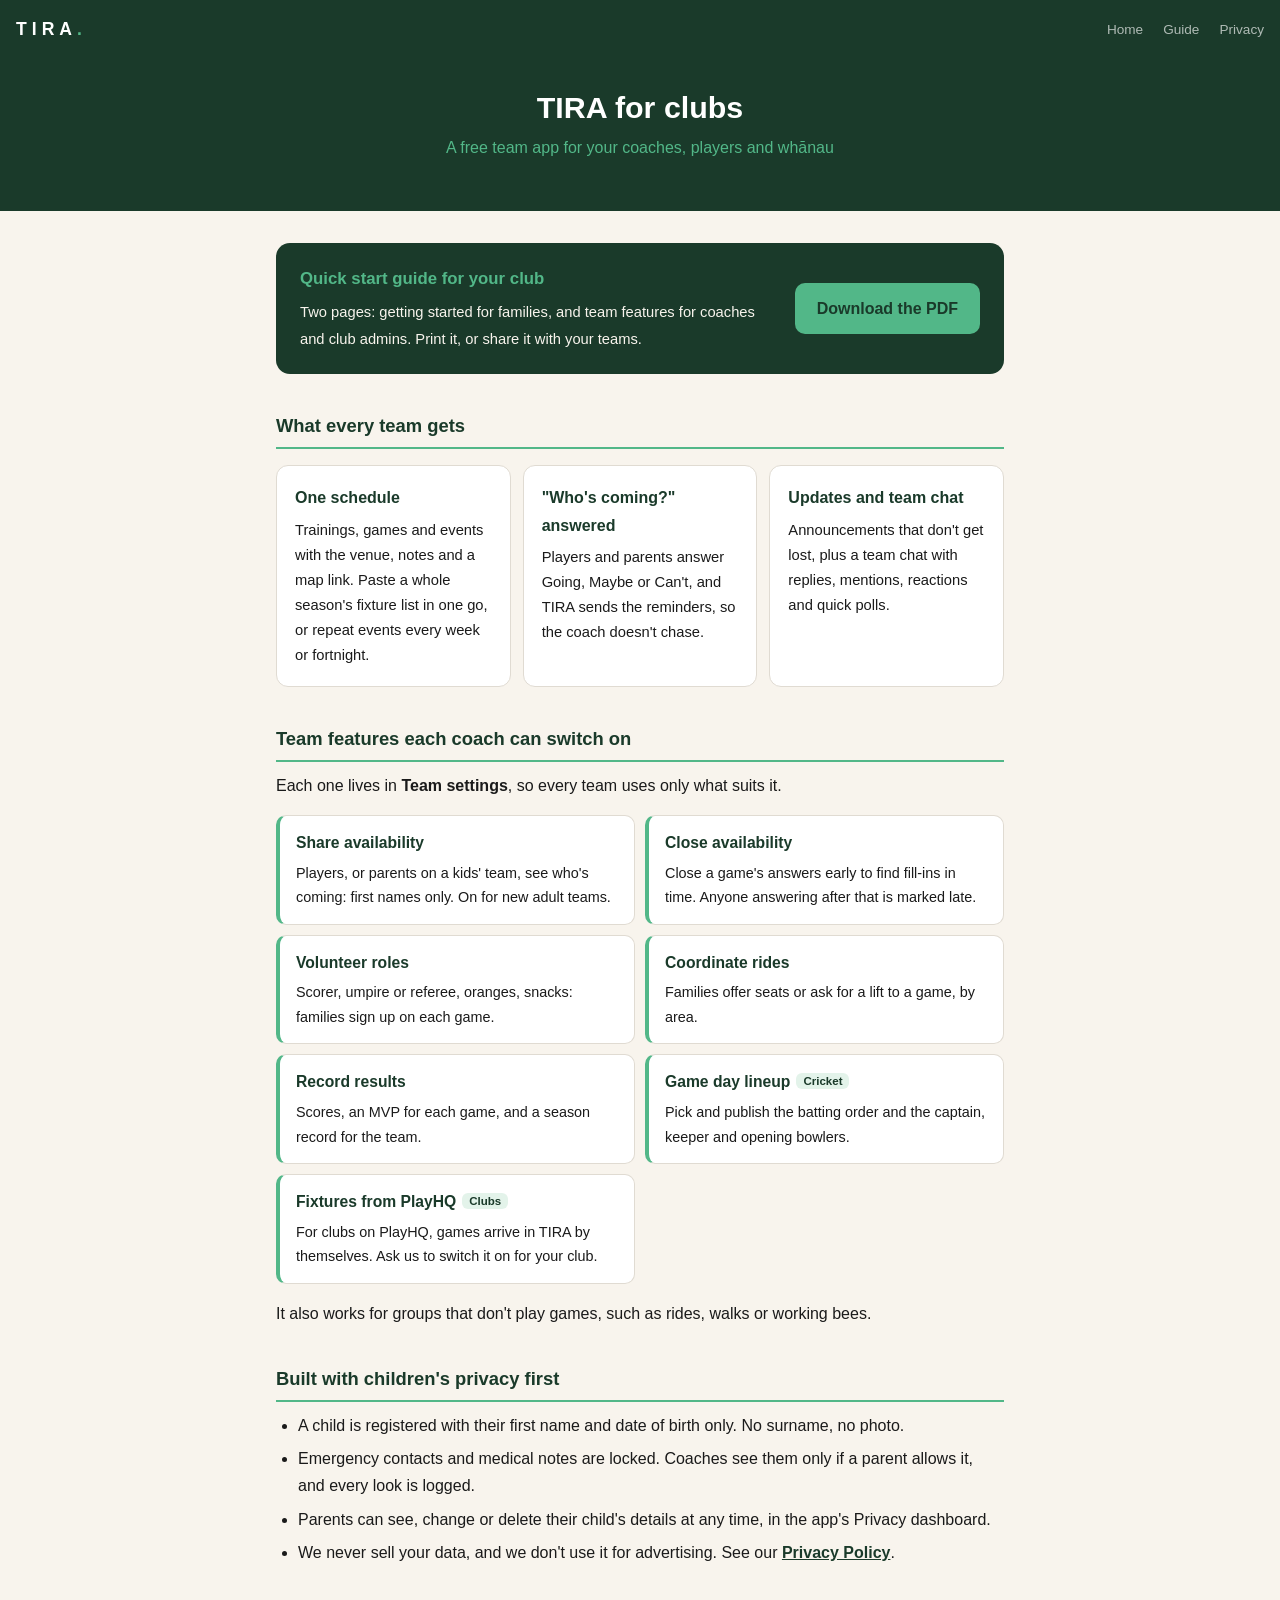
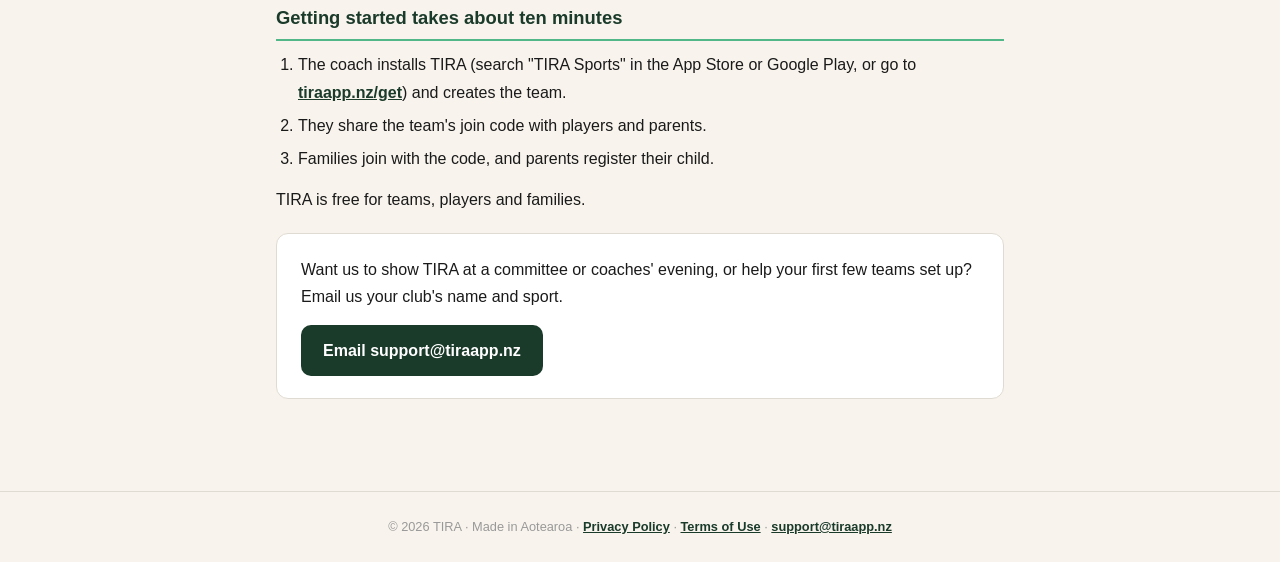
==== clubs/index.html @ f86c66b1 "clubs: TIRA for clubs page with the 2-page quick start guide PDF (families + team features for coach" ====
<!DOCTYPE html>
<html lang="en">
<head>
  <meta charset="UTF-8" />
  <meta name="viewport" content="width=device-width, initial-scale=1.0" />
  <title>For clubs | TIRA</title>
  <meta name="description" content="TIRA for clubs: a free team app for your coaches, players and families. Download the quick start guide for families and coaches." />
  <link rel="icon" type="image/png" sizes="32x32" href="/favicon-32x32.png">
  <link rel="icon" type="image/png" sizes="16x16" href="/favicon-16x16.png">
  <link rel="apple-touch-icon" sizes="180x180" href="/apple-touch-icon.png">
  <link rel="manifest" href="/site.webmanifest">
  <style>
    *, *::before, *::after { box-sizing: border-box; margin: 0; padding: 0; }

    body {
      font-family: -apple-system, BlinkMacSystemFont, "Segoe UI", Roboto, sans-serif;
      background: #f8f4ed;
      color: #1a1a1a;
      line-height: 1.7;
    }

    nav {
      background: #1a3a2a;
      padding: 0 16px;
      display: flex;
      align-items: center;
      height: 60px;
      gap: 20px;
    }
    nav a.nav-home { font-size: 1.1rem; font-weight: 900; color: #fff; letter-spacing: 5px; text-decoration: none; }
    nav a.nav-home span { color: #52b788; }
    nav a.nav-link { font-size: .85rem; color: rgba(255,255,255,.65); text-decoration: none; font-weight: 500; }
    nav a.nav-link:hover { color: #52b788; }
    nav .nav-spacer { flex: 1; }

    header {
      background: #1a3a2a;
      padding: 28px 16px 36px;
      text-align: center;
    }
    header h1 { font-size: 1.9rem; font-weight: 800; color: #fff; line-height: 1.25; }
    header p { color: #52b788; margin-top: 8px; font-size: 1rem; }

    main { max-width: 760px; margin: 0 auto; padding: 32px 16px 72px; }

    h2 {
      font-size: 1.15rem;
      font-weight: 700;
      color: #1a3a2a;
      margin-top: 36px;
      margin-bottom: 10px;
      padding-bottom: 6px;
      border-bottom: 2px solid #52b788;
    }
    p { margin-bottom: 14px; }
    ul, ol { margin: 10px 0 14px 22px; }
    li { margin-bottom: 6px; }
    a { color: #1a3a2a; font-weight: 600; }

    .download {
      background: #1a3a2a;
      color: #f8f4ed;
      border-radius: 14px;
      padding: 22px 24px;
      display: flex;
      flex-wrap: wrap;
      align-items: center;
      gap: 16px 24px;
    }
    .download-text { flex: 1 1 280px; }
    .download-text strong { color: #52b788; display: block; font-size: 1.05rem; margin-bottom: 4px; }
    .download-text span { font-size: .92rem; }
    .btn {
      display: inline-block;
      background: #52b788;
      color: #1a3a2a;
      text-decoration: none;
      font-weight: 800;
      border-radius: 10px;
      padding: 12px 22px;
      white-space: nowrap;
    }
    .btn:hover { background: #6cc79c; }
    .btn-dark { background: #1a3a2a; color: #fff; }
    .btn-dark:hover { background: #24503a; }

    .basics { display: grid; grid-template-columns: 1fr; gap: 12px; margin: 16px 0; }
    @media (min-width: 640px) { .basics { grid-template-columns: repeat(3, 1fr); } }
    .basic { background: #fff; border: 1px solid #e0dbd2; border-radius: 12px; padding: 18px; }
    .basic h3 { font-size: 1rem; color: #1a3a2a; margin-bottom: 6px; }
    .basic p { font-size: .92rem; margin: 0; }

    .features { display: grid; grid-template-columns: 1fr; gap: 10px; margin: 16px 0; }
    @media (min-width: 640px) { .features { grid-template-columns: repeat(2, 1fr); } }
    .feat { background: #fff; border: 1px solid #e0dbd2; border-left: 4px solid #52b788; border-radius: 10px; padding: 14px 16px; }
    .feat h3 { font-size: .98rem; color: #1a3a2a; margin-bottom: 4px; }
    .feat .tag { font-size: .72rem; font-weight: 700; color: #1a3a2a; background: #e3f3ea; border-radius: 6px; padding: 2px 7px; margin-left: 6px; vertical-align: 2px; }
    .feat p { font-size: .9rem; margin: 0; }

    .card { background: #fff; border-radius: 12px; padding: 22px 24px; margin: 20px 0; border: 1px solid #e0dbd2; }

    footer {
      text-align: center;
      padding: 24px 16px;
      font-size: 0.8rem;
      color: #999;
      border-top: 1px solid #e0dbd2;
    }
  </style>
</head>
<body>

<nav>
  <a href="/" class="nav-home">TIRA<span>.</span></a>
  <div class="nav-spacer"></div>
  <a href="/" class="nav-link">Home</a>
  <a href="/guide/" class="nav-link">Guide</a>
  <a href="/privacy/" class="nav-link">Privacy</a>
</nav>

<header>
  <h1>TIRA for clubs</h1>
  <p>A free team app for your coaches, players and whānau</p>
</header>

<main>
  <div class="download">
    <div class="download-text">
      <strong>Quick start guide for your club</strong>
      <span>Two pages: getting started for families, and team features for coaches and club admins. Print it, or share it with your teams.</span>
    </div>
    <a class="btn" href="/clubs/TIRA-Quick-Start-Guide.pdf" download>Download the PDF</a>
  </div>

  <h2>What every team gets</h2>
  <div class="basics">
    <div class="basic">
      <h3>One schedule</h3>
      <p>Trainings, games and events with the venue, notes and a map link. Paste a whole season's fixture list in one go, or repeat events every week or fortnight.</p>
    </div>
    <div class="basic">
      <h3>"Who's coming?" answered</h3>
      <p>Players and parents answer Going, Maybe or Can't, and TIRA sends the reminders, so the coach doesn't chase.</p>
    </div>
    <div class="basic">
      <h3>Updates and team chat</h3>
      <p>Announcements that don't get lost, plus a team chat with replies, mentions, reactions and quick polls.</p>
    </div>
  </div>

  <h2>Team features each coach can switch on</h2>
  <p>Each one lives in <strong>Team settings</strong>, so every team uses only what suits it.</p>
  <div class="features">
    <div class="feat"><h3>Share availability</h3><p>Players, or parents on a kids' team, see who's coming: first names only. On for new adult teams.</p></div>
    <div class="feat"><h3>Close availability</h3><p>Close a game's answers early to find fill-ins in time. Anyone answering after that is marked late.</p></div>
    <div class="feat"><h3>Volunteer roles</h3><p>Scorer, umpire or referee, oranges, snacks: families sign up on each game.</p></div>
    <div class="feat"><h3>Coordinate rides</h3><p>Families offer seats or ask for a lift to a game, by area.</p></div>
    <div class="feat"><h3>Record results</h3><p>Scores, an MVP for each game, and a season record for the team.</p></div>
    <div class="feat"><h3>Game day lineup<span class="tag">Cricket</span></h3><p>Pick and publish the batting order and the captain, keeper and opening bowlers.</p></div>
    <div class="feat"><h3>Fixtures from PlayHQ<span class="tag">Clubs</span></h3><p>For clubs on PlayHQ, games arrive in TIRA by themselves. Ask us to switch it on for your club.</p></div>
  </div>
  <p>It also works for groups that don't play games, such as rides, walks or working bees.</p>

  <h2>Built with children's privacy first</h2>
  <ul>
    <li>A child is registered with their first name and date of birth only. No surname, no photo.</li>
    <li>Emergency contacts and medical notes are locked. Coaches see them only if a parent allows it, and every look is logged.</li>
    <li>Parents can see, change or delete their child's details at any time, in the app's Privacy dashboard.</li>
    <li>We never sell your data, and we don't use it for advertising. See our <a href="/privacy/">Privacy Policy</a>.</li>
  </ul>

  <h2>Getting started takes about ten minutes</h2>
  <ol>
    <li>The coach installs TIRA (search "TIRA Sports" in the App Store or Google Play, or go to <a href="/get/">tiraapp.nz/get</a>) and creates the team.</li>
    <li>They share the team's join code with players and parents.</li>
    <li>Families join with the code, and parents register their child.</li>
  </ol>
  <p>TIRA is free for teams, players and families.</p>

  <div class="card">
    <p>Want us to show TIRA at a committee or coaches' evening, or help your first few teams set up? Email us your club's name and sport.</p>
    <a class="btn btn-dark" href="mailto:support@tiraapp.nz?subject=TIRA%20for%20our%20club">Email support@tiraapp.nz</a>
  </div>
</main>

<footer>
  &copy; 2026 TIRA &middot; Made in Aotearoa &middot;
  <a href="/privacy/">Privacy Policy</a> &middot;
  <a href="/terms/">Terms of Use</a> &middot;
  <a href="mailto:support@tiraapp.nz">support@tiraapp.nz</a>
</footer>

</body>
</html>
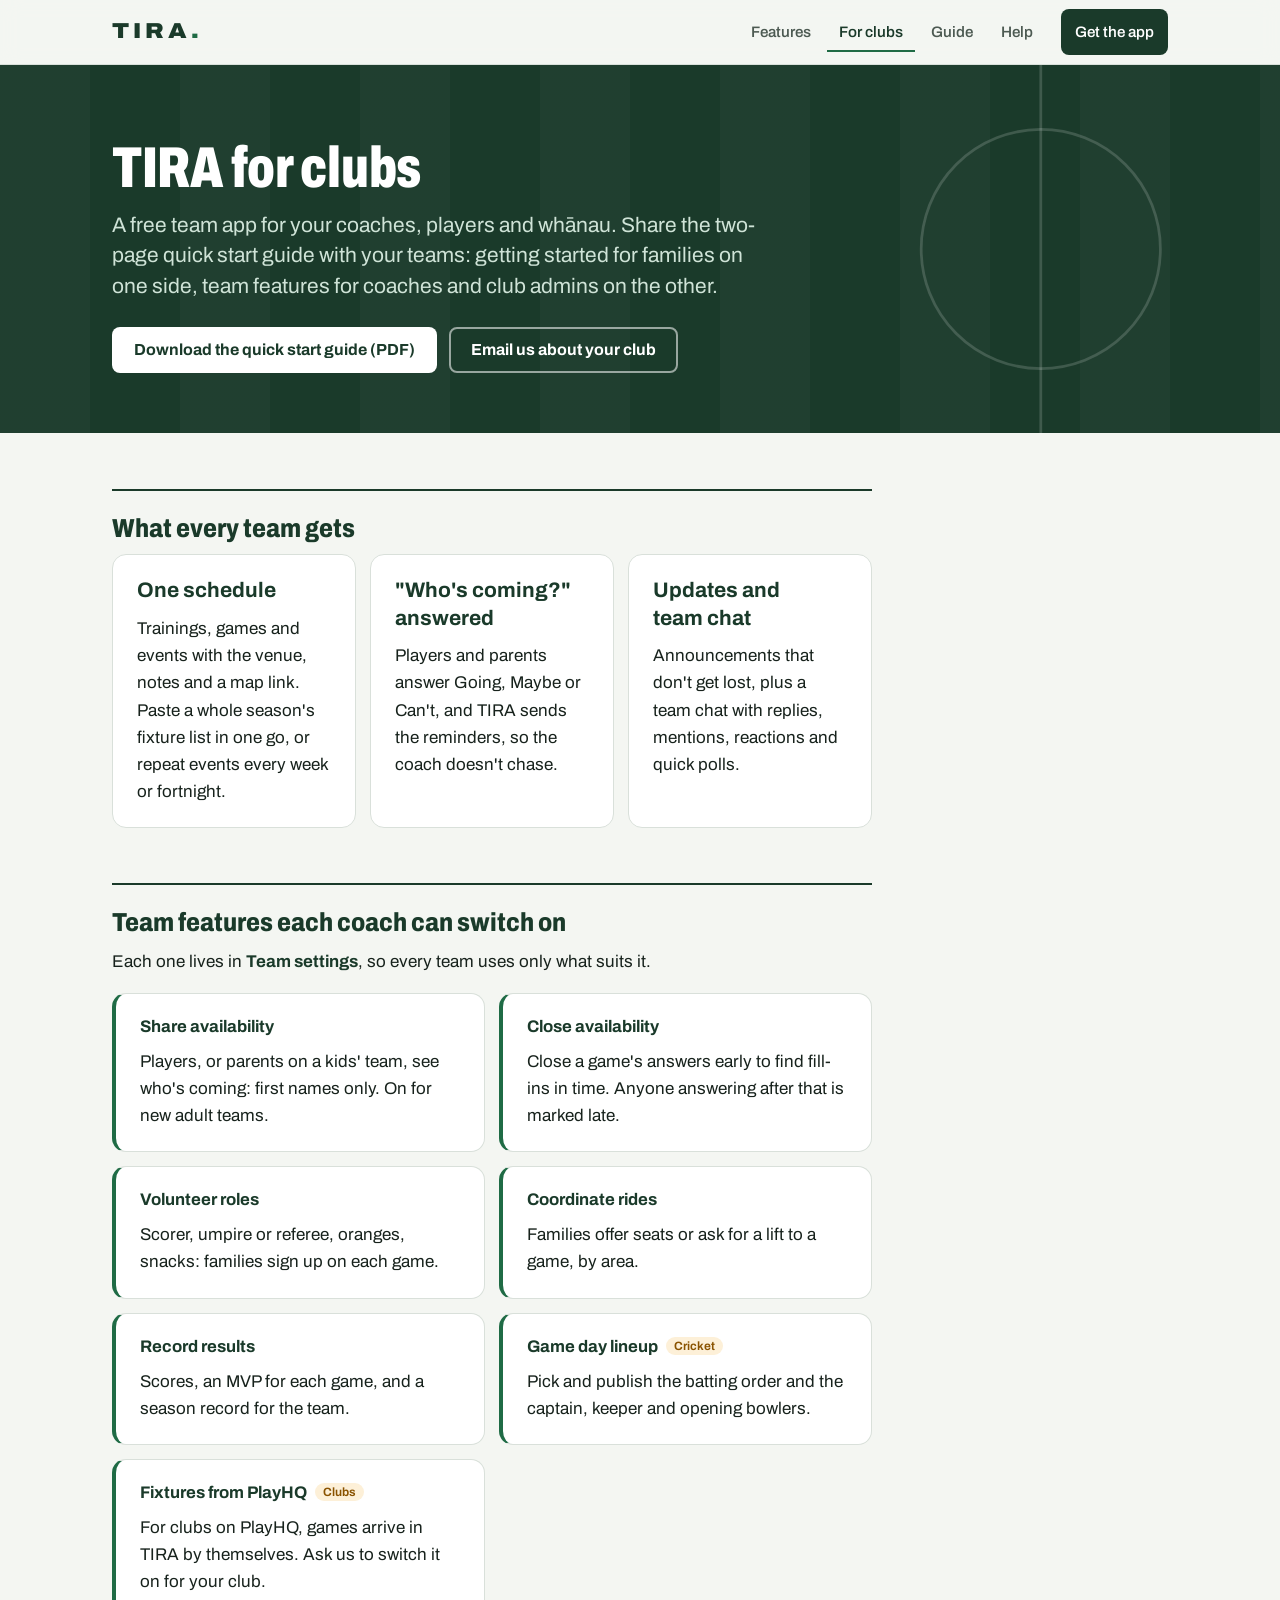
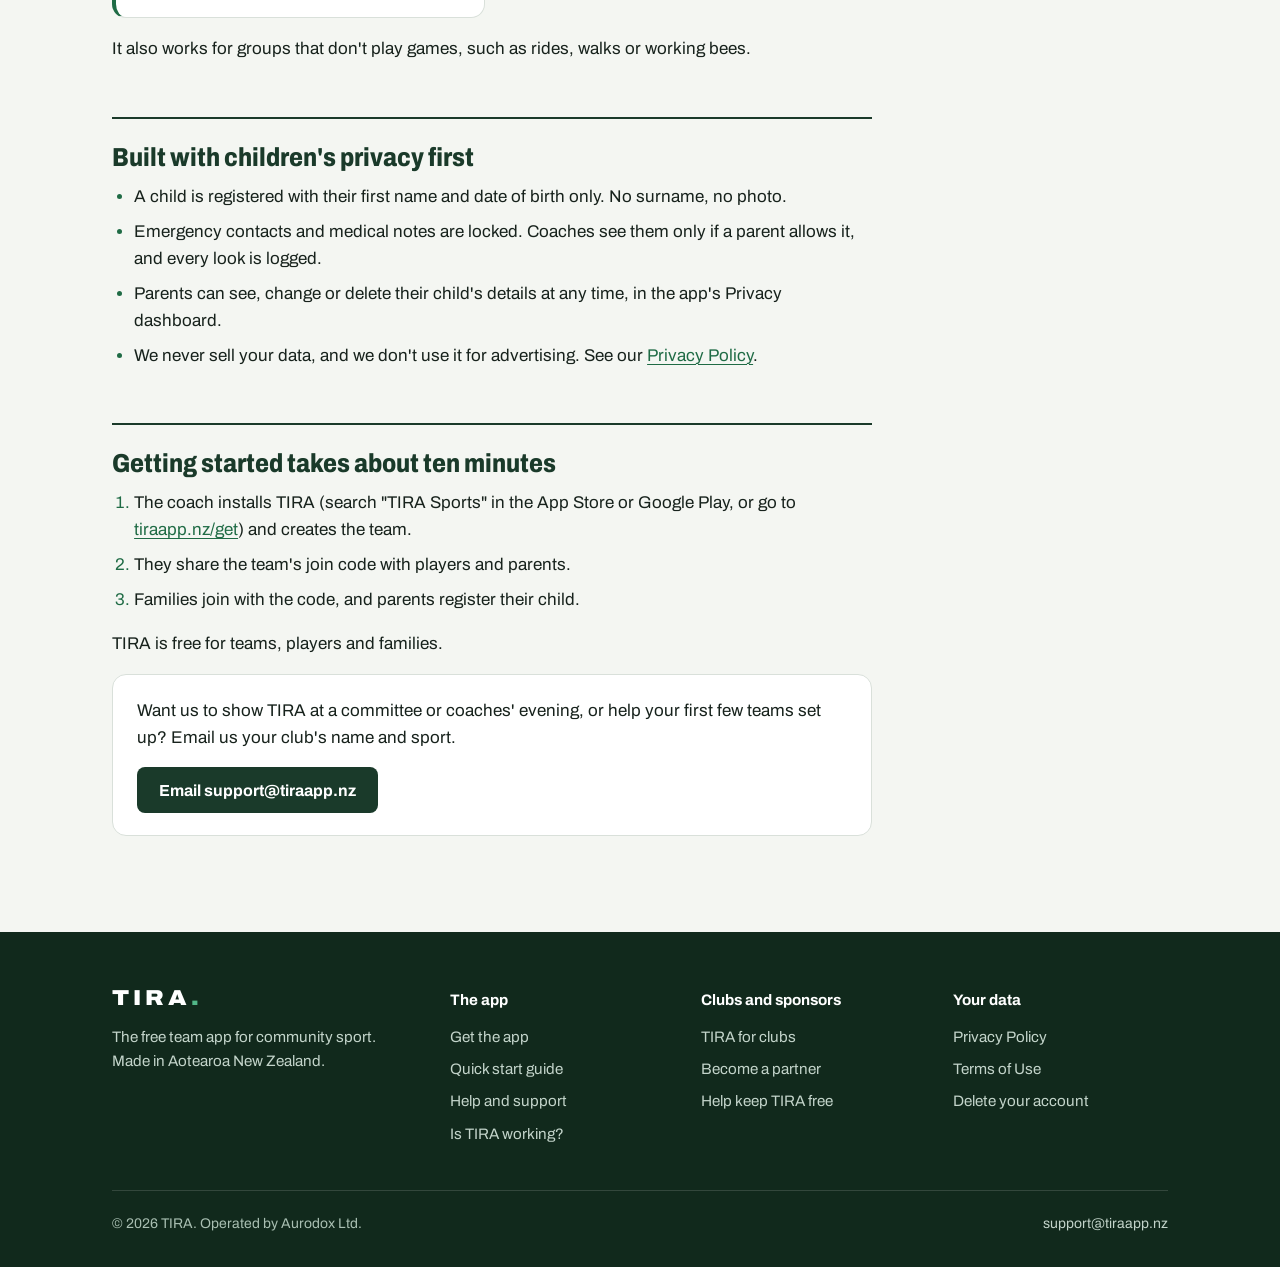
==== commit 9c57c580: "Site redesign: one shared look, header and footer across every page - Shared stylesheet and menu scr" ====
--- a/clubs/index.html
+++ b/clubs/index.html
@@ -1,148 +1,82 @@
 <!DOCTYPE html>
-<html lang="en">
+<html lang="en-NZ">
 <head>
   <meta charset="UTF-8" />
-  <meta name="viewport" content="width=device-width, initial-scale=1.0" />
-  <title>For clubs | TIRA</title>
-  <meta name="description" content="TIRA for clubs: a free team app for your coaches, players and families. Download the quick start guide for families and coaches." />
+  <meta name="viewport" content="width=device-width, initial-scale=1" />
+  <title>TIRA for clubs | TIRA</title>
+  <meta name="description" content="TIRA for clubs: a free team app for your coaches, players and families. Download the two-page quick start guide for families and coaches." />
+  <link rel="canonical" href="https://tiraapp.nz/clubs/" />
+  <meta name="theme-color" content="#1a3a2a" />
+  <meta property="og:type" content="website" />
+  <meta property="og:site_name" content="TIRA" />
+  <meta property="og:title" content="TIRA for clubs | TIRA" />
+  <meta property="og:description" content="TIRA for clubs: a free team app for your coaches, players and families. Download the two-page quick start guide for families and coaches." />
+  <meta property="og:url" content="https://tiraapp.nz/clubs/" />
+  <meta property="og:image" content="https://tiraapp.nz/android-chrome-512x512.png" />
+  <meta name="twitter:card" content="summary" />
   <link rel="icon" type="image/png" sizes="32x32" href="/favicon-32x32.png">
   <link rel="icon" type="image/png" sizes="16x16" href="/favicon-16x16.png">
   <link rel="apple-touch-icon" sizes="180x180" href="/apple-touch-icon.png">
   <link rel="manifest" href="/site.webmanifest">
+  <link rel="preload" href="/assets/fonts/archivo-latin.woff2" as="font" type="font/woff2" crossorigin>
+  <link rel="stylesheet" href="/assets/site.css">
   <style>
-    *, *::before, *::after { box-sizing: border-box; margin: 0; padding: 0; }
-
-    body {
-      font-family: -apple-system, BlinkMacSystemFont, "Segoe UI", Roboto, sans-serif;
-      background: #f8f4ed;
-      color: #1a1a1a;
-      line-height: 1.7;
-    }
-
-    nav {
-      background: #1a3a2a;
-      padding: 0 16px;
-      display: flex;
-      align-items: center;
-      height: 60px;
-      gap: 20px;
-    }
-    nav a.nav-home { font-size: 1.1rem; font-weight: 900; color: #fff; letter-spacing: 5px; text-decoration: none; }
-    nav a.nav-home span { color: #52b788; }
-    nav a.nav-link { font-size: .85rem; color: rgba(255,255,255,.65); text-decoration: none; font-weight: 500; }
-    nav a.nav-link:hover { color: #52b788; }
-    nav .nav-spacer { flex: 1; }
-
-    header {
-      background: #1a3a2a;
-      padding: 28px 16px 36px;
-      text-align: center;
-    }
-    header h1 { font-size: 1.9rem; font-weight: 800; color: #fff; line-height: 1.25; }
-    header p { color: #52b788; margin-top: 8px; font-size: 1rem; }
-
-    main { max-width: 760px; margin: 0 auto; padding: 32px 16px 72px; }
-
-    h2 {
-      font-size: 1.15rem;
-      font-weight: 700;
-      color: #1a3a2a;
-      margin-top: 36px;
-      margin-bottom: 10px;
-      padding-bottom: 6px;
-      border-bottom: 2px solid #52b788;
-    }
-    p { margin-bottom: 14px; }
-    ul, ol { margin: 10px 0 14px 22px; }
-    li { margin-bottom: 6px; }
-    a { color: #1a3a2a; font-weight: 600; }
-
-    .download {
-      background: #1a3a2a;
-      color: #f8f4ed;
-      border-radius: 14px;
-      padding: 22px 24px;
-      display: flex;
-      flex-wrap: wrap;
-      align-items: center;
-      gap: 16px 24px;
-    }
-    .download-text { flex: 1 1 280px; }
-    .download-text strong { color: #52b788; display: block; font-size: 1.05rem; margin-bottom: 4px; }
-    .download-text span { font-size: .92rem; }
-    .btn {
-      display: inline-block;
-      background: #52b788;
-      color: #1a3a2a;
-      text-decoration: none;
-      font-weight: 800;
-      border-radius: 10px;
-      padding: 12px 22px;
-      white-space: nowrap;
-    }
-    .btn:hover { background: #6cc79c; }
-    .btn-dark { background: #1a3a2a; color: #fff; }
-    .btn-dark:hover { background: #24503a; }
-
-    .basics { display: grid; grid-template-columns: 1fr; gap: 12px; margin: 16px 0; }
-    @media (min-width: 640px) { .basics { grid-template-columns: repeat(3, 1fr); } }
-    .basic { background: #fff; border: 1px solid #e0dbd2; border-radius: 12px; padding: 18px; }
-    .basic h3 { font-size: 1rem; color: #1a3a2a; margin-bottom: 6px; }
-    .basic p { font-size: .92rem; margin: 0; }
-
-    .features { display: grid; grid-template-columns: 1fr; gap: 10px; margin: 16px 0; }
-    @media (min-width: 640px) { .features { grid-template-columns: repeat(2, 1fr); } }
-    .feat { background: #fff; border: 1px solid #e0dbd2; border-left: 4px solid #52b788; border-radius: 10px; padding: 14px 16px; }
-    .feat h3 { font-size: .98rem; color: #1a3a2a; margin-bottom: 4px; }
-    .feat .tag { font-size: .72rem; font-weight: 700; color: #1a3a2a; background: #e3f3ea; border-radius: 6px; padding: 2px 7px; margin-left: 6px; vertical-align: 2px; }
-    .feat p { font-size: .9rem; margin: 0; }
-
-    .card { background: #fff; border-radius: 12px; padding: 22px 24px; margin: 20px 0; border: 1px solid #e0dbd2; }
-
-    footer {
-      text-align: center;
-      padding: 24px 16px;
-      font-size: 0.8rem;
-      color: #999;
-      border-top: 1px solid #e0dbd2;
-    }
+    .feat { border-left: 4px solid var(--mint-ink); }
+    .feat h3 { font-size: 1.05rem; }
+    .tag { margin-left: 8px; font-size: .75rem; font-weight: 650; color: var(--amber-ink); background: var(--amber-wash); padding: 2px 8px; border-radius: 999px; vertical-align: 2px; }
+    .panel h3 { margin-top: 0; }
   </style>
 </head>
 <body>
+<a class="skip-link" href="#main">Skip to content</a>
 
-<nav>
-  <a href="/" class="nav-home">TIRA<span>.</span></a>
-  <div class="nav-spacer"></div>
-  <a href="/" class="nav-link">Home</a>
-  <a href="/guide/" class="nav-link">Guide</a>
-  <a href="/privacy/" class="nav-link">Privacy</a>
-</nav>
-
-<header>
-  <h1>TIRA for clubs</h1>
-  <p>A free team app for your coaches, players and whānau</p>
+<header class="site-header">
+  <div class="wrap">
+    <a class="wordmark" href="/" aria-label="TIRA home">TIRA<i>.</i></a>
+    <button class="menu-btn" type="button" aria-expanded="false" aria-controls="site-nav">
+      <svg viewBox="0 0 24 24" fill="none" stroke="currentColor" stroke-width="2.2" stroke-linecap="round" aria-hidden="true"><path d="M4 7h16M4 12h16M4 17h16"/></svg>
+      Menu
+    </button>
+    <nav class="site-nav" id="site-nav" aria-label="Main">
+      <a href="/#features">Features</a>
+      <a href="/clubs/" aria-current="page">For clubs</a>
+      <a href="/guide/">Guide</a>
+      <a href="/support/">Help</a>
+      <a class="btn" href="/get/">Get the app</a>
+    </nav>
+  </div>
 </header>
 
-<main>
-  <div class="download">
-    <div class="download-text">
-      <strong>Quick start guide for your club</strong>
-      <span>Two pages: getting started for families, and team features for coaches and club admins. Print it, or share it with your teams.</span>
+<main id="main">
+<div class="turf on-turf page-head">
+  <div class="chalk-lines" aria-hidden="true">
+    <svg viewBox="0 0 1440 400" preserveAspectRatio="xMaxYMid slice" fill="none" stroke="currentColor" stroke-width="3">
+      <line x1="1180" y1="0" x2="1180" y2="400"/>
+      <circle cx="1180" cy="200" r="130"/>
+    </svg>
+  </div>
+  <div class="wrap">
+    <h1 class="display">TIRA for clubs</h1>
+    <p class="lede">A free team app for your coaches, players and whānau. Share the two-page quick start guide with your teams: getting started for families on one side, team features for coaches and club admins on the other.</p>
+    <div class="actions">
+      <a class="btn" href="/clubs/TIRA-Quick-Start-Guide.pdf" download>Download the quick start guide (PDF)</a>
+      <a class="btn btn-outline" href="mailto:support@tiraapp.nz?subject=TIRA%20for%20our%20club">Email us about your club</a>
     </div>
-    <a class="btn" href="/clubs/TIRA-Quick-Start-Guide.pdf" download>Download the PDF</a>
   </div>
+</div>
 
-  <h2>What every team gets</h2>
-  <div class="basics">
-    <div class="basic">
+<div class="wrap prose">
+<h2>What every team gets</h2>
+  <div class="grid-3">
+    <div class="panel">
       <h3>One schedule</h3>
       <p>Trainings, games and events with the venue, notes and a map link. Paste a whole season's fixture list in one go, or repeat events every week or fortnight.</p>
     </div>
-    <div class="basic">
+    <div class="panel">
       <h3>"Who's coming?" answered</h3>
       <p>Players and parents answer Going, Maybe or Can't, and TIRA sends the reminders, so the coach doesn't chase.</p>
     </div>
-    <div class="basic">
+    <div class="panel">
       <h3>Updates and team chat</h3>
       <p>Announcements that don't get lost, plus a team chat with replies, mentions, reactions and quick polls.</p>
     </div>
@@ -150,14 +84,14 @@
 
   <h2>Team features each coach can switch on</h2>
   <p>Each one lives in <strong>Team settings</strong>, so every team uses only what suits it.</p>
-  <div class="features">
-    <div class="feat"><h3>Share availability</h3><p>Players, or parents on a kids' team, see who's coming: first names only. On for new adult teams.</p></div>
-    <div class="feat"><h3>Close availability</h3><p>Close a game's answers early to find fill-ins in time. Anyone answering after that is marked late.</p></div>
-    <div class="feat"><h3>Volunteer roles</h3><p>Scorer, umpire or referee, oranges, snacks: families sign up on each game.</p></div>
-    <div class="feat"><h3>Coordinate rides</h3><p>Families offer seats or ask for a lift to a game, by area.</p></div>
-    <div class="feat"><h3>Record results</h3><p>Scores, an MVP for each game, and a season record for the team.</p></div>
-    <div class="feat"><h3>Game day lineup<span class="tag">Cricket</span></h3><p>Pick and publish the batting order and the captain, keeper and opening bowlers.</p></div>
-    <div class="feat"><h3>Fixtures from PlayHQ<span class="tag">Clubs</span></h3><p>For clubs on PlayHQ, games arrive in TIRA by themselves. Ask us to switch it on for your club.</p></div>
+  <div class="grid-2 feats">
+    <div class="panel feat"><h3>Share availability</h3><p>Players, or parents on a kids' team, see who's coming: first names only. On for new adult teams.</p></div>
+    <div class="panel feat"><h3>Close availability</h3><p>Close a game's answers early to find fill-ins in time. Anyone answering after that is marked late.</p></div>
+    <div class="panel feat"><h3>Volunteer roles</h3><p>Scorer, umpire or referee, oranges, snacks: families sign up on each game.</p></div>
+    <div class="panel feat"><h3>Coordinate rides</h3><p>Families offer seats or ask for a lift to a game, by area.</p></div>
+    <div class="panel feat"><h3>Record results</h3><p>Scores, an MVP for each game, and a season record for the team.</p></div>
+    <div class="panel feat"><h3>Game day lineup<span class="tag">Cricket</span></h3><p>Pick and publish the batting order and the captain, keeper and opening bowlers.</p></div>
+    <div class="panel feat"><h3>Fixtures from PlayHQ<span class="tag">Clubs</span></h3><p>For clubs on PlayHQ, games arrive in TIRA by themselves. Ask us to switch it on for your club.</p></div>
   </div>
   <p>It also works for groups that don't play games, such as rides, walks or working bees.</p>
 
@@ -177,18 +111,53 @@
   </ol>
   <p>TIRA is free for teams, players and families.</p>
 
-  <div class="card">
+  <div class="panel">
     <p>Want us to show TIRA at a committee or coaches' evening, or help your first few teams set up? Email us your club's name and sport.</p>
-    <a class="btn btn-dark" href="mailto:support@tiraapp.nz?subject=TIRA%20for%20our%20club">Email support@tiraapp.nz</a>
+    <a class="btn" href="mailto:support@tiraapp.nz?subject=TIRA%20for%20our%20club">Email support@tiraapp.nz</a>
   </div>
+</div>
 </main>
 
-<footer>
-  &copy; 2026 TIRA &middot; Made in Aotearoa &middot;
-  <a href="/privacy/">Privacy Policy</a> &middot;
-  <a href="/terms/">Terms of Use</a> &middot;
-  <a href="mailto:support@tiraapp.nz">support@tiraapp.nz</a>
+<footer class="site-footer">
+  <div class="wrap">
+    <div class="cols">
+      <div class="about">
+        <a class="wordmark" href="/" aria-label="TIRA home">TIRA<i>.</i></a>
+        <p>The free team app for community sport. Made in Aotearoa New Zealand.</p>
+      </div>
+      <div>
+        <h2>The app</h2>
+        <ul>
+          <li><a href="/get/">Get the app</a></li>
+          <li><a href="/guide/">Quick start guide</a></li>
+          <li><a href="/support/">Help and support</a></li>
+          <li><a href="/status/">Is TIRA working?</a></li>
+        </ul>
+      </div>
+      <div>
+        <h2>Clubs and sponsors</h2>
+        <ul>
+          <li><a href="/clubs/">TIRA for clubs</a></li>
+          <li><a href="/partners/">Become a partner</a></li>
+          <li><a href="/support-tira/">Help keep TIRA free</a></li>
+        </ul>
+      </div>
+      <div>
+        <h2>Your data</h2>
+        <ul>
+          <li><a href="/privacy/">Privacy Policy</a></li>
+          <li><a href="/terms/">Terms of Use</a></li>
+          <li><a href="/delete-account/">Delete your account</a></li>
+        </ul>
+      </div>
+    </div>
+    <div class="legal">
+      <p>&copy; 2026 TIRA. Operated by Aurodox Ltd.</p>
+      <p><a href="mailto:support@tiraapp.nz">support@tiraapp.nz</a></p>
+    </div>
+  </div>
 </footer>
 
+<script src="/assets/site.js" defer></script>
 </body>
 </html>
--- a/assets/site.css
+++ b/assets/site.css
@@ -0,0 +1,316 @@
+/* TIRA site styles, shared by every page.
+   Look: a community sports field. Turf green with chalk lines for the big
+   moments, a light "chalk" page for reading, and Archivo throughout: its
+   condensed widths for headings (like a fixture board or a jersey), its
+   normal width for reading. Archivo is under the SIL Open Font License. */
+
+@font-face {
+  font-family: 'Archivo';
+  font-style: normal;
+  font-weight: 100 900;
+  font-stretch: 62% 125%;
+  font-display: swap;
+  src: url(/assets/fonts/archivo-latin-ext.woff2) format('woff2');
+  unicode-range: U+0100-02BA, U+02BD-02C5, U+02C7-02CC, U+02CE-02D7, U+02DD-02FF, U+0304, U+0308, U+0329, U+1D00-1DBF, U+1E00-1E9F, U+1EF2-1EFF, U+2020, U+20A0-20AB, U+20AD-20C4, U+2113, U+2C60-2C7F, U+A720-A7FF;
+}
+@font-face {
+  font-family: 'Archivo';
+  font-style: normal;
+  font-weight: 100 900;
+  font-stretch: 62% 125%;
+  font-display: swap;
+  src: url(/assets/fonts/archivo-latin.woff2) format('woff2');
+  unicode-range: U+0000-00FF, U+0131, U+0152-0153, U+02BB-02BC, U+02C6, U+02DA, U+02DC, U+0304, U+0308, U+0329, U+2000-206F, U+20AC, U+2122, U+2191, U+2193, U+2212, U+2215, U+FEFF, U+FFFD;
+}
+
+:root {
+  /* Colour */
+  --turf:      #1a3a2a;   /* brand green, the field */
+  --turf-deep: #11291c;   /* footer, pressed states */
+  --turf-lift: #24503a;   /* hover on turf */
+  --mint:      #52b788;   /* brand mint: on turf only, or decoration */
+  --mint-ink:  #1f6b45;   /* mint you can read on chalk (6.4:1) */
+  --mint-wash: #e3f2e9;
+  --chalk:     #f4f6f2;   /* page */
+  --paper:     #ffffff;   /* raised surfaces */
+  --ink:       #17221c;   /* body text */
+  --slate:     #4c5a52;   /* secondary text (7:1 on chalk) */
+  --line:      #d9e0da;   /* rules and borders */
+  --bib:       #dcf25a;   /* hi-vis training bib: on turf only */
+  --amber-ink: #8a5300;
+  --amber-wash:#fdf0d8;
+
+  /* Type */
+  --font: 'Archivo', system-ui, -apple-system, 'Segoe UI', Roboto, sans-serif;
+  --step--1: .875rem;
+  --step-0:  1.0625rem;
+  --step-1:  1.3125rem;
+  --step-2:  1.625rem;
+  --step-3:  clamp(1.9rem, 1.4rem + 2vw, 2.6rem);
+  --step-4:  clamp(2.4rem, 1.6rem + 3.6vw, 3.6rem);
+  --step-5:  clamp(3rem, 1.6rem + 6vw, 5.6rem);
+
+  /* Space */
+  --gutter: clamp(16px, 4vw, 32px);
+  --wrap: 1120px;
+  --measure: 68ch;
+  --radius-s: 8px;
+  --radius-m: 14px;
+  --radius-l: 22px;
+
+  --header-h: 64px;
+}
+
+*, *::before, *::after { box-sizing: border-box; }
+* { margin: 0; }
+
+html { -webkit-text-size-adjust: 100%; scroll-padding-top: calc(var(--header-h) + 16px); }
+@media (prefers-reduced-motion: no-preference) { html { scroll-behavior: smooth; } }
+
+body {
+  font-family: var(--font);
+  font-size: var(--step-0);
+  line-height: 1.6;
+  color: var(--ink);
+  background: var(--chalk);
+  min-height: 100vh;
+  display: flex;
+  flex-direction: column;
+  text-rendering: optimizeLegibility;
+  -webkit-font-smoothing: antialiased;
+}
+main { flex: 1 0 auto; }
+img, svg { display: block; max-width: 100%; }
+button { font: inherit; color: inherit; }
+
+a { color: var(--mint-ink); text-decoration-thickness: 1px; text-underline-offset: 3px; }
+a:hover { color: var(--turf); text-decoration-thickness: 2px; }
+
+:focus-visible { outline: 3px solid var(--mint-ink); outline-offset: 3px; border-radius: 4px; }
+.on-turf :focus-visible, .site-footer :focus-visible { outline-color: var(--bib); }
+
+.wrap { width: 100%; max-width: var(--wrap); margin-inline: auto; padding-inline: var(--gutter); }
+
+.skip-link {
+  position: absolute; left: 12px; top: -60px; z-index: 200;
+  background: var(--turf); color: #fff; padding: 10px 16px; border-radius: var(--radius-s);
+  font-weight: 700; text-decoration: none;
+}
+.skip-link:focus { top: 12px; color: #fff; }
+
+.visually-hidden {
+  position: absolute !important; width: 1px; height: 1px; overflow: hidden;
+  clip: rect(0 0 0 0); clip-path: inset(50%); white-space: nowrap;
+}
+
+/* Display type: condensed, heavy, tight. Used for h1 and big headings. */
+.display {
+  font-stretch: 72%;
+  font-weight: 850;
+  line-height: .95;
+  letter-spacing: -.005em;
+  text-wrap: balance;
+}
+h1, h2, h3 { color: var(--turf); text-wrap: balance; }
+
+/* ── Header ─────────────────────────────────────────────── */
+.site-header {
+  position: sticky; top: 0; z-index: 100;
+  background: rgba(244,246,242,.92);
+  -webkit-backdrop-filter: saturate(1.4) blur(10px);
+  backdrop-filter: saturate(1.4) blur(10px);
+  border-bottom: 1px solid var(--line);
+}
+.site-header .wrap { display: flex; align-items: center; gap: 28px; height: var(--header-h); }
+
+.wordmark {
+  font-stretch: 112%; font-weight: 900; font-size: 1.35rem; letter-spacing: .18em;
+  color: var(--turf); text-decoration: none; flex-shrink: 0; line-height: 1;
+}
+.wordmark:hover { color: var(--turf); }
+.wordmark i { font-style: normal; color: var(--mint-ink); }
+
+.site-nav { display: flex; align-items: center; gap: 4px; margin-left: auto; }
+.site-nav a {
+  color: var(--slate); text-decoration: none; font-weight: 550; font-size: .95rem;
+  padding: 8px 12px; border-radius: var(--radius-s);
+}
+.site-nav a:hover { color: var(--turf); background: rgba(26,58,42,.06); }
+.site-nav a[aria-current="page"] { color: var(--turf); box-shadow: inset 0 -2px 0 var(--mint-ink); border-radius: 0; }
+.site-nav .btn { margin-left: 12px; color: #fff; }
+.site-nav .btn:hover { color: #fff; background: var(--turf-lift); }
+
+.menu-btn {
+  display: none; margin-left: auto; align-items: center; gap: 8px;
+  background: none; border: 1px solid var(--line); border-radius: var(--radius-s);
+  padding: 8px 12px; font-weight: 650; color: var(--turf); cursor: pointer;
+}
+.menu-btn svg { width: 18px; height: 18px; }
+
+@media (max-width: 860px) {
+  .menu-btn { display: inline-flex; }
+  .site-nav {
+    display: none;
+    position: absolute; top: var(--header-h); left: 0; right: 0;
+    flex-direction: column; align-items: stretch; gap: 0;
+    background: var(--chalk); border-bottom: 1px solid var(--line);
+    padding: 8px var(--gutter) 20px;
+    box-shadow: 0 18px 30px -18px rgba(17,41,28,.35);
+  }
+  .site-nav.open { display: flex; }
+  .site-nav a { padding: 14px 4px; font-size: 1.05rem; border-bottom: 1px solid var(--line); border-radius: 0; }
+  .site-nav a[aria-current="page"] { box-shadow: inset 3px 0 0 var(--mint-ink); padding-left: 14px; }
+  .site-nav .btn { margin: 16px 0 0; justify-content: center; border-bottom: 0; border-radius: var(--radius-s); }
+}
+
+/* ── Buttons ────────────────────────────────────────────── */
+.btn {
+  display: inline-flex; align-items: center; gap: 10px;
+  min-height: 46px; padding: 10px 20px;
+  border-radius: var(--radius-s); border: 2px solid transparent;
+  font-weight: 700; font-size: 1rem; line-height: 1.1; text-decoration: none; cursor: pointer;
+  background: var(--turf); color: #fff;
+  transition: background-color .15s, border-color .15s, color .15s;
+}
+.btn:hover { background: var(--turf-lift); color: #fff; text-decoration: none; }
+.btn-outline { background: transparent; color: var(--turf); border-color: var(--turf); }
+.btn-outline:hover { background: var(--turf); color: #fff; }
+.on-turf .btn { background: var(--paper); color: var(--turf); }
+.on-turf .btn:hover { background: var(--mint-wash); color: var(--turf); }
+.on-turf .btn-outline { background: transparent; color: #fff; border-color: rgba(255,255,255,.55); }
+.on-turf .btn-outline:hover { background: rgba(255,255,255,.1); border-color: #fff; color: #fff; }
+
+/* App store buttons: same size and shape everywhere. */
+.stores { display: flex; flex-wrap: wrap; gap: 12px; }
+.store {
+  display: inline-flex; align-items: center; gap: 11px;
+  min-width: 178px; padding: 9px 18px 9px 14px;
+  background: #000; color: #fff; border-radius: 10px; border: 1px solid rgba(255,255,255,.28);
+  text-decoration: none; line-height: 1.1;
+}
+.store:hover { background: #1d1d1d; color: #fff; }
+.store svg { width: 24px; height: 24px; flex-shrink: 0; }
+.store small { display: block; font-size: .72rem; font-weight: 500; opacity: .85; }
+.store strong { display: block; font-size: 1.1rem; font-weight: 650; font-stretch: 95%; }
+
+/* ── Turf band (hero on the home page, title band on other pages) ── */
+.turf {
+  position: relative; overflow: hidden; isolation: isolate;
+  background: var(--turf); color: #e9f1ec;
+}
+/* Mowing stripes and chalk lines, drawn in CSS so no image is needed. */
+.turf::before {
+  content: ''; position: absolute; inset: 0; z-index: -1;
+  background: repeating-linear-gradient(90deg, rgba(255,255,255,.028) 0 90px, transparent 90px 180px);
+}
+.chalk-lines { position: absolute; inset: 0; z-index: -1; pointer-events: none; color: rgba(255,255,255,.16); }
+.chalk-lines svg { width: 100%; height: 100%; }
+
+.page-head { padding: clamp(40px, 7vw, 76px) 0 clamp(36px, 6vw, 60px); }
+.page-head h1 { color: #fff; font-size: var(--step-4); }
+.page-head .lede { margin-top: 14px; max-width: 54ch; font-size: var(--step-1); line-height: 1.45; color: #cfe3d7; }
+.page-head .actions { margin-top: 26px; display: flex; flex-wrap: wrap; gap: 12px; align-items: center; }
+
+/* ── Reading pages ──────────────────────────────────────── */
+.prose { padding-top: clamp(32px, 5vw, 56px); padding-bottom: clamp(56px, 8vw, 96px); }
+.prose > * + * { margin-top: 1em; }
+.prose h2 {
+  font-size: var(--step-2); font-stretch: 85%; font-weight: 800; line-height: 1.15;
+  margin-top: 2.1em; padding-top: .9em; border-top: 2px solid var(--turf);
+}
+.prose h2:first-child { margin-top: 0; }
+.prose h3 { font-size: var(--step-1); font-weight: 700; line-height: 1.3; margin-top: 1.6em; }
+.prose h2 + *, .prose h3 + * { margin-top: .6em; }
+.prose ul, .prose ol { padding-left: 1.3em; }
+.prose li + li { margin-top: .45em; }
+.prose li::marker { color: var(--mint-ink); }
+.prose strong { font-weight: 680; color: var(--turf); }
+.prose .updated { color: var(--slate); font-size: var(--step--1); }
+.prose table { width: 100%; border-collapse: collapse; font-size: .95rem; }
+.prose th, .prose td { text-align: left; vertical-align: top; padding: 12px 14px; border-bottom: 1px solid var(--line); }
+.prose th { background: var(--mint-wash); color: var(--turf); font-weight: 700; }
+.table-scroll { overflow-x: auto; -webkit-overflow-scrolling: touch; border: 1px solid var(--line); border-radius: var(--radius-m); background: var(--paper); }
+.table-scroll table { min-width: 560px; }
+.table-scroll tr:last-child td { border-bottom: 0; }
+
+/* The one-paragraph summary at the top of a long page. */
+.summary {
+  background: var(--paper); border: 1px solid var(--line); border-left: 6px solid var(--mint-ink);
+  border-radius: var(--radius-s); padding: 18px 22px;
+}
+.summary > * + * { margin-top: .7em; }
+
+/* A thing to do: a box with one clear action. */
+.panel {
+  background: var(--paper); border: 1px solid var(--line); border-radius: var(--radius-m);
+  padding: 22px 24px;
+}
+.panel > * + * { margin-top: .7em; }
+.panel h3 { margin-top: 0; }
+.panel .btn { margin-top: 1em; }
+
+.notice {
+  background: var(--amber-wash); color: #3d2a00; border-radius: var(--radius-s);
+  padding: 16px 20px; border-left: 6px solid var(--amber-ink);
+}
+
+/* Lists of short items in a grid (partner spots, team features). */
+.grid-2, .grid-3 { display: grid; gap: 14px; }
+@media (min-width: 640px) {
+  .grid-2 { grid-template-columns: repeat(2, 1fr); }
+  .grid-3 { grid-template-columns: repeat(3, 1fr); }
+}
+.grid-2 > *, .grid-3 > * { margin-top: 0; }
+
+/* Questions and answers that open in place. */
+.faq { border-top: 1px solid var(--line); }
+.faq details { border-bottom: 1px solid var(--line); }
+.faq summary {
+  list-style: none; cursor: pointer; padding: 16px 40px 16px 0; position: relative;
+  font-weight: 650; color: var(--turf); font-size: 1.05rem; line-height: 1.4;
+}
+.faq summary::-webkit-details-marker { display: none; }
+.faq summary::after {
+  content: ''; position: absolute; right: 8px; top: 50%; width: 11px; height: 11px; margin-top: -8px;
+  border-right: 2px solid var(--mint-ink); border-bottom: 2px solid var(--mint-ink);
+  transform: rotate(45deg); transition: transform .2s;
+}
+.faq details[open] summary::after { transform: rotate(225deg); margin-top: -2px; }
+.faq summary:hover { color: var(--mint-ink); }
+.faq .answer { padding: 0 0 20px; color: var(--ink); }
+.faq .answer > * + * { margin-top: .7em; }
+
+/* ── Footer ─────────────────────────────────────────────── */
+.site-footer { background: var(--turf-deep); color: #c3d4ca; padding: 56px 0 32px; font-size: .95rem; }
+.site-footer .cols { display: grid; gap: 36px; grid-template-columns: 1.4fr repeat(3, 1fr); }
+.site-footer .wordmark { color: #fff; }
+.site-footer .wordmark i { color: var(--mint); }
+.site-footer .about p { margin-top: 12px; max-width: 30ch; }
+.site-footer h2 { font-size: .95rem; font-weight: 700; color: #fff; margin-bottom: 12px; }
+.site-footer ul { list-style: none; padding: 0; }
+.site-footer li + li { margin-top: 8px; }
+.site-footer a { color: #c3d4ca; text-decoration: none; }
+.site-footer a:hover { color: #fff; text-decoration: underline; }
+.site-footer .legal {
+  margin-top: 44px; padding-top: 22px; border-top: 1px solid rgba(255,255,255,.14);
+  display: flex; flex-wrap: wrap; gap: 8px 24px; justify-content: space-between; color: #a9bfb2; font-size: .875rem;
+}
+@media (max-width: 860px) { .site-footer .cols { grid-template-columns: 1fr 1fr; } .site-footer .about { grid-column: 1 / -1; } }
+@media (max-width: 420px) { .site-footer .cols { grid-template-columns: 1fr; } }
+
+@media (prefers-reduced-motion: reduce) {
+  *, *::before, *::after { transition-duration: .01ms !important; animation-duration: .01ms !important; animation-iteration-count: 1 !important; }
+}
+
+@media print {
+  .site-header, .site-footer, .skip-link, .actions, .stores { display: none !important; }
+  .turf { background: none; color: var(--ink); }
+  .page-head h1, .page-head .lede { color: var(--ink); }
+  body { background: #fff; }
+}
+
+/* On phones the boundary line would run through the headline. */
+@media (max-width: 860px) { .hero .chalk-lines { display: none; } }
+
+/* Reading pages line up with the page title on the left, at a readable width. */
+.prose > * { max-width: 760px; }
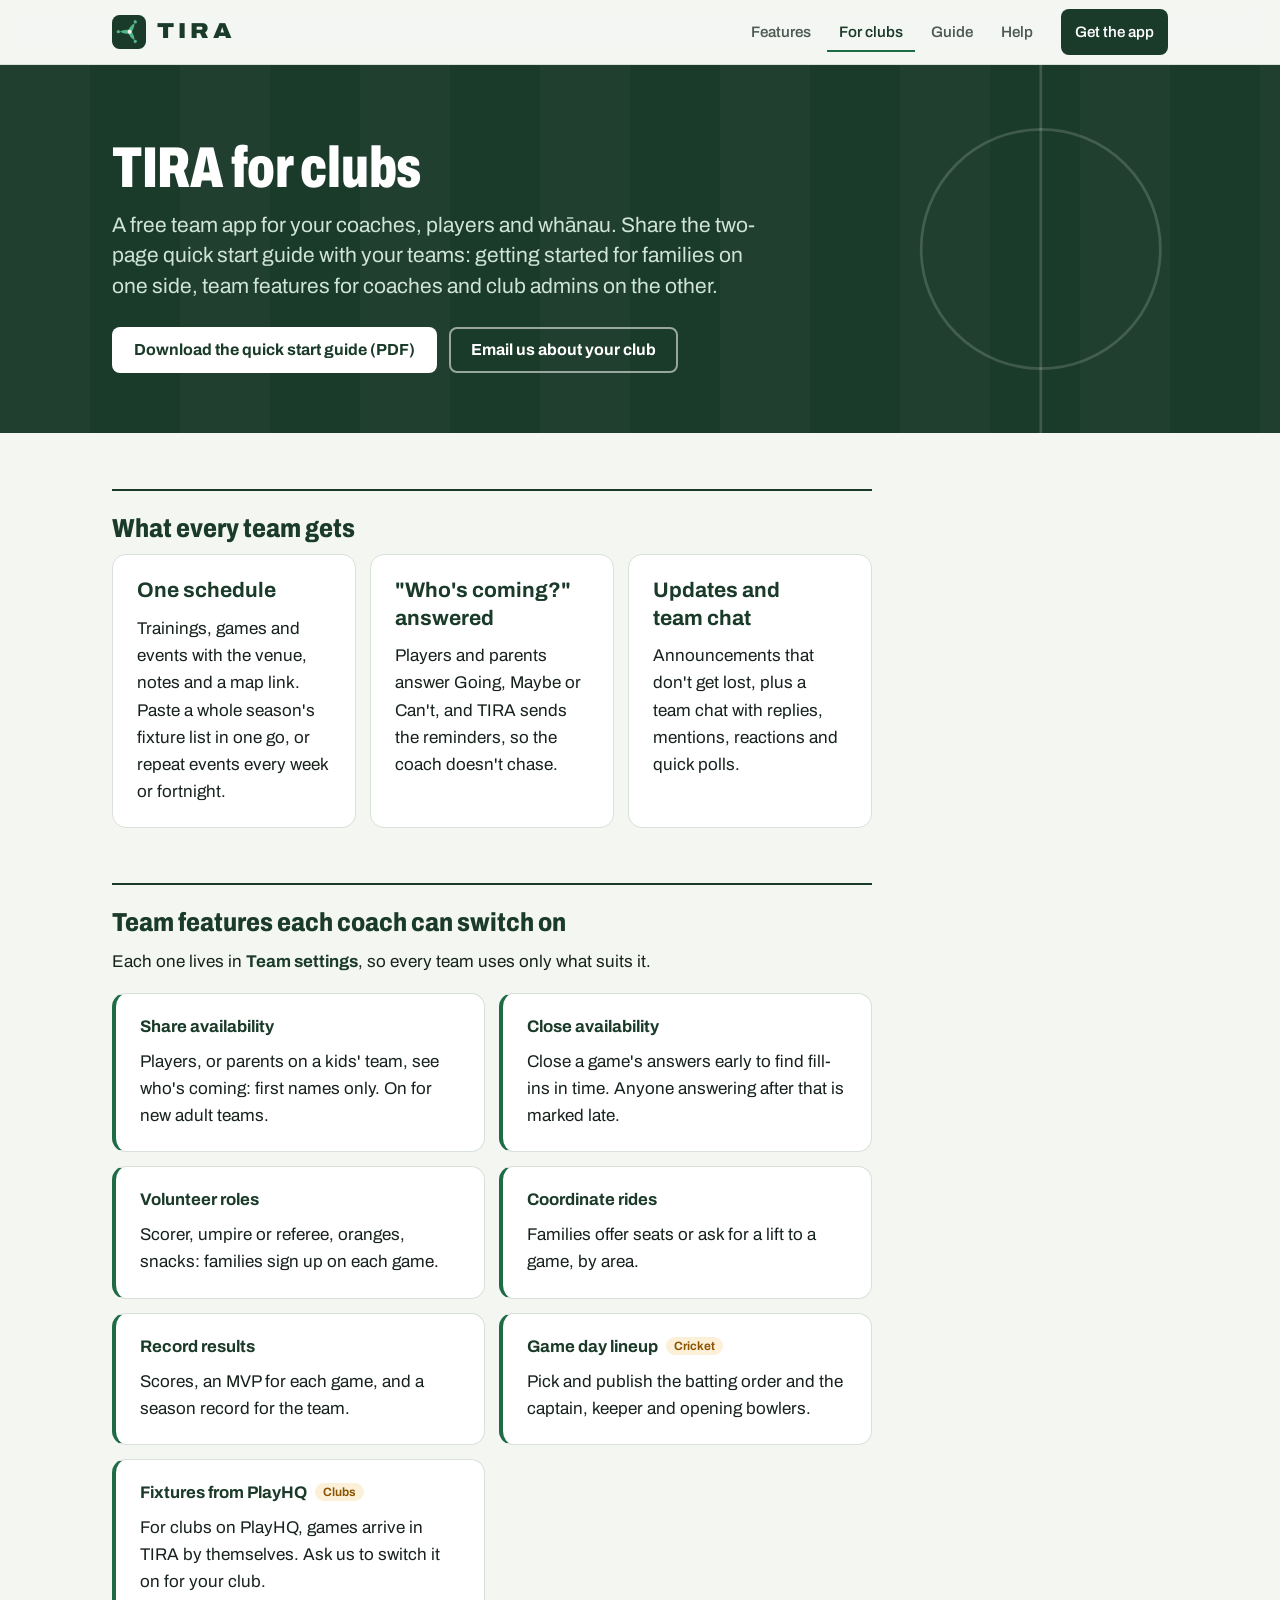
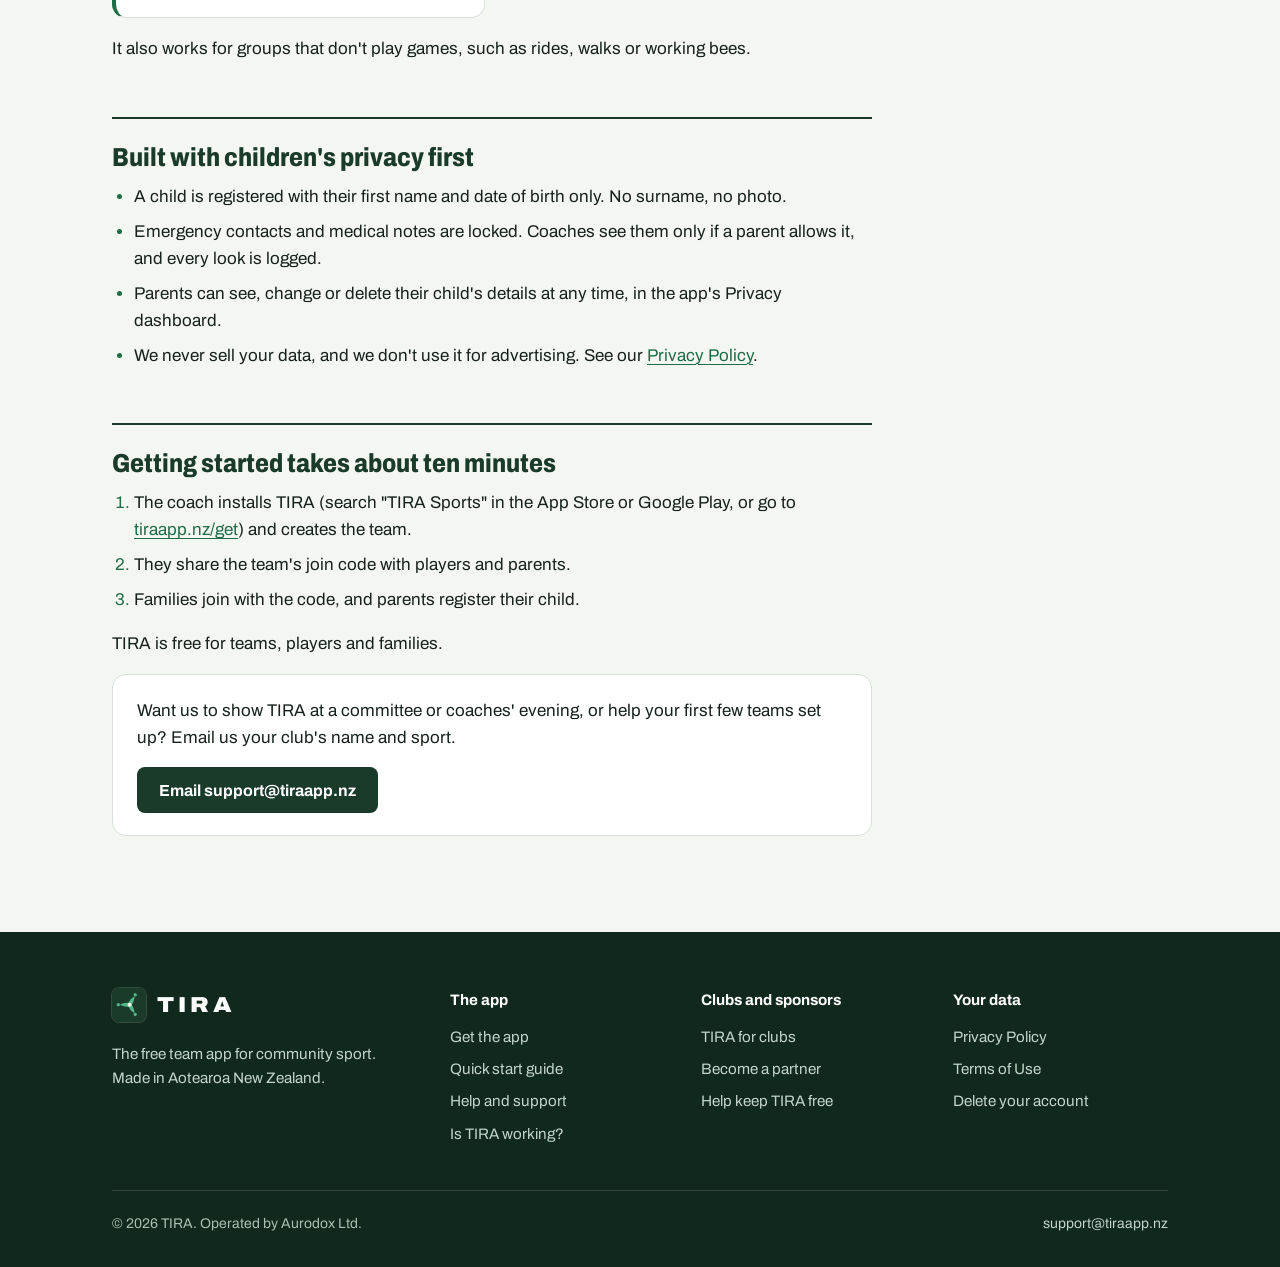
==== commit 4372a663: "Use the TIRA app icon on the website: header and footer, SVG favicon; manifest gets the app name and" ====
--- a/clubs/index.html
+++ b/clubs/index.html
@@ -16,6 +16,7 @@
   <meta name="twitter:card" content="summary" />
   <link rel="icon" type="image/png" sizes="32x32" href="/favicon-32x32.png">
   <link rel="icon" type="image/png" sizes="16x16" href="/favicon-16x16.png">
+  <link rel="icon" type="image/svg+xml" href="/assets/tira-icon.svg">
   <link rel="apple-touch-icon" sizes="180x180" href="/apple-touch-icon.png">
   <link rel="manifest" href="/site.webmanifest">
   <link rel="preload" href="/assets/fonts/archivo-latin.woff2" as="font" type="font/woff2" crossorigin>
@@ -32,7 +33,7 @@
 
 <header class="site-header">
   <div class="wrap">
-    <a class="wordmark" href="/" aria-label="TIRA home">TIRA<i>.</i></a>
+    <a class="wordmark" href="/" aria-label="TIRA home"><img src="/assets/tira-icon.svg" alt="" width="34" height="34">TIRA</a>
     <button class="menu-btn" type="button" aria-expanded="false" aria-controls="site-nav">
       <svg viewBox="0 0 24 24" fill="none" stroke="currentColor" stroke-width="2.2" stroke-linecap="round" aria-hidden="true"><path d="M4 7h16M4 12h16M4 17h16"/></svg>
       Menu
@@ -122,7 +123,7 @@
   <div class="wrap">
     <div class="cols">
       <div class="about">
-        <a class="wordmark" href="/" aria-label="TIRA home">TIRA<i>.</i></a>
+        <a class="wordmark" href="/" aria-label="TIRA home"><img src="/assets/tira-icon.svg" alt="" width="34" height="34">TIRA</a>
         <p>The free team app for community sport. Made in Aotearoa New Zealand.</p>
       </div>
       <div>
--- a/assets/site.css
+++ b/assets/site.css
@@ -124,11 +124,13 @@
 .site-header .wrap { display: flex; align-items: center; gap: 28px; height: var(--header-h); }
 
 .wordmark {
+  display: inline-flex; align-items: center; gap: 11px;
   font-stretch: 112%; font-weight: 900; font-size: 1.35rem; letter-spacing: .18em;
   color: var(--turf); text-decoration: none; flex-shrink: 0; line-height: 1;
 }
 .wordmark:hover { color: var(--turf); }
-.wordmark i { font-style: normal; color: var(--mint-ink); }
+/* The app icon, with the same rounded corners it has on a phone's home screen. */
+.wordmark img { width: 34px; height: 34px; border-radius: 22.5%; flex-shrink: 0; }
 
 .site-nav { display: flex; align-items: center; gap: 4px; margin-left: auto; }
 .site-nav a {
@@ -284,7 +286,7 @@
 .site-footer { background: var(--turf-deep); color: #c3d4ca; padding: 56px 0 32px; font-size: .95rem; }
 .site-footer .cols { display: grid; gap: 36px; grid-template-columns: 1.4fr repeat(3, 1fr); }
 .site-footer .wordmark { color: #fff; }
-.site-footer .wordmark i { color: var(--mint); }
+.site-footer .wordmark img { box-shadow: 0 0 0 1px rgba(255,255,255,.16); }
 .site-footer .about p { margin-top: 12px; max-width: 30ch; }
 .site-footer h2 { font-size: .95rem; font-weight: 700; color: #fff; margin-bottom: 12px; }
 .site-footer ul { list-style: none; padding: 0; }
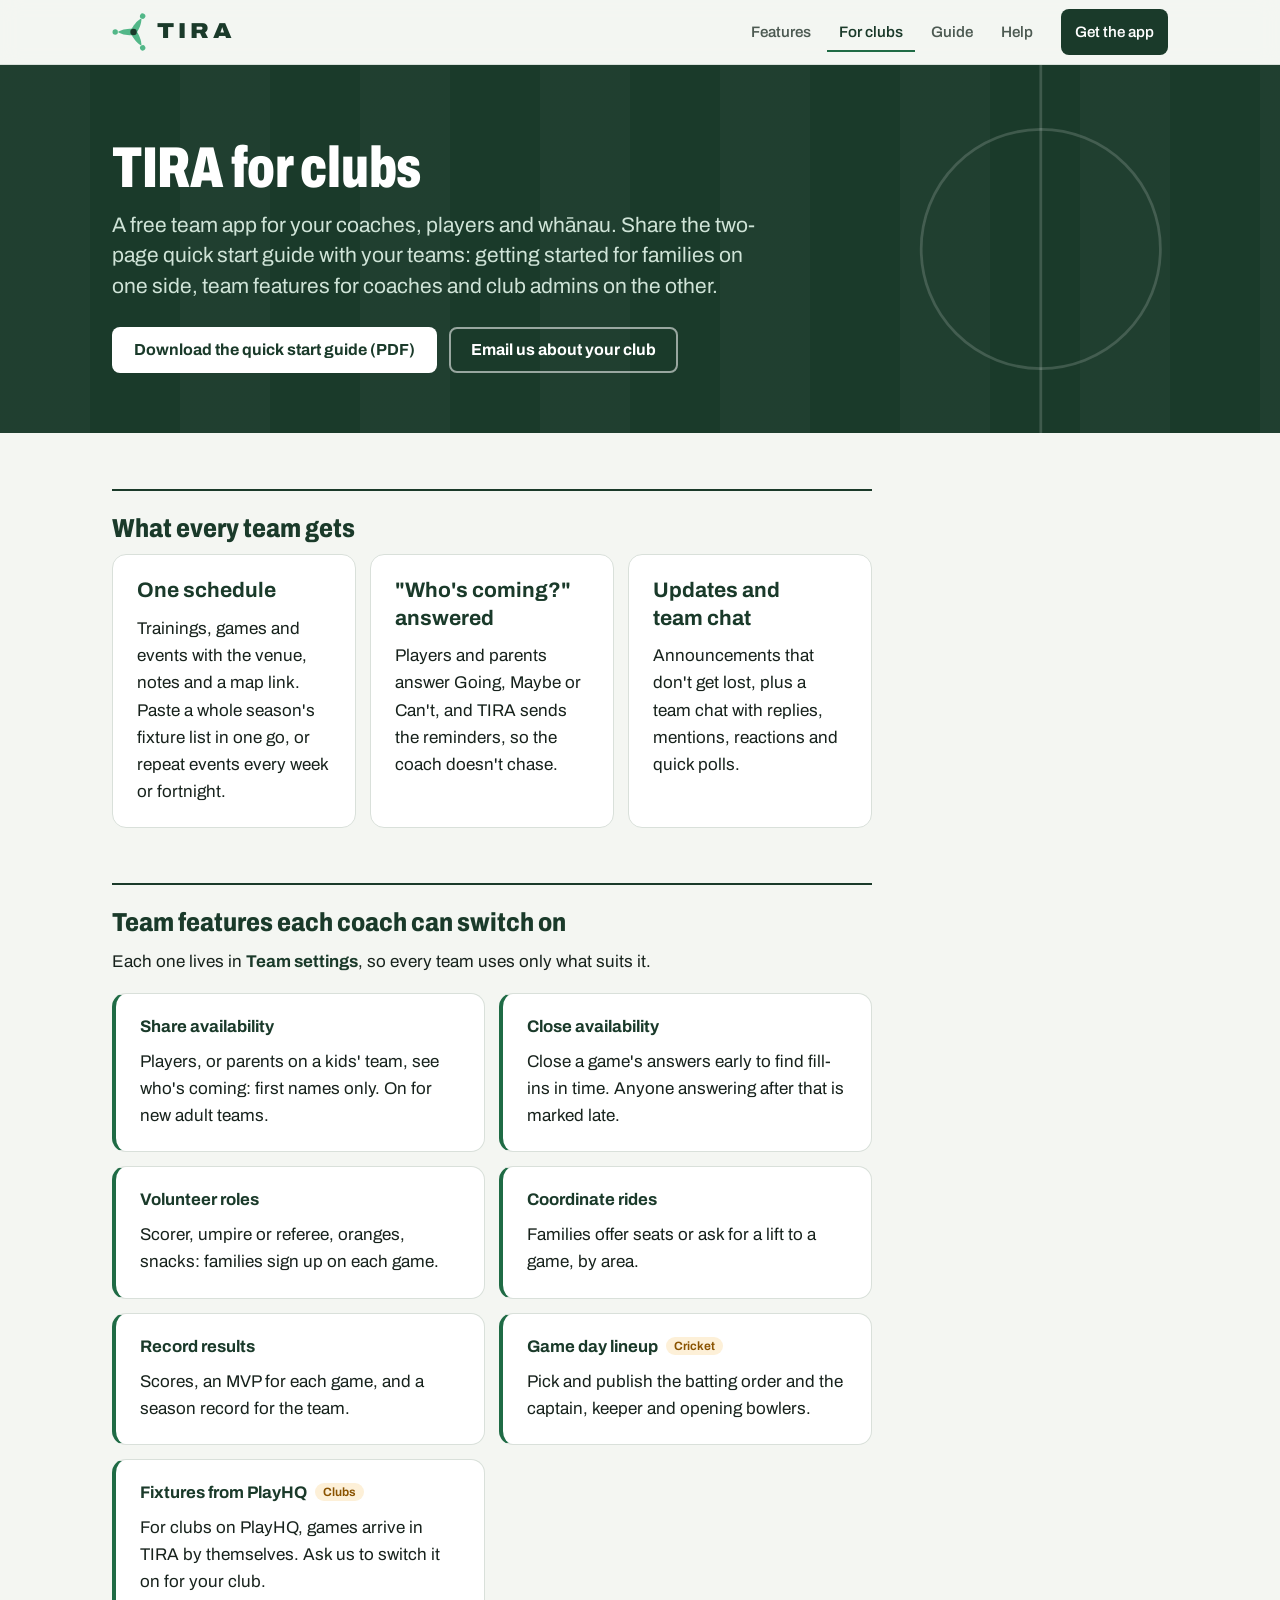
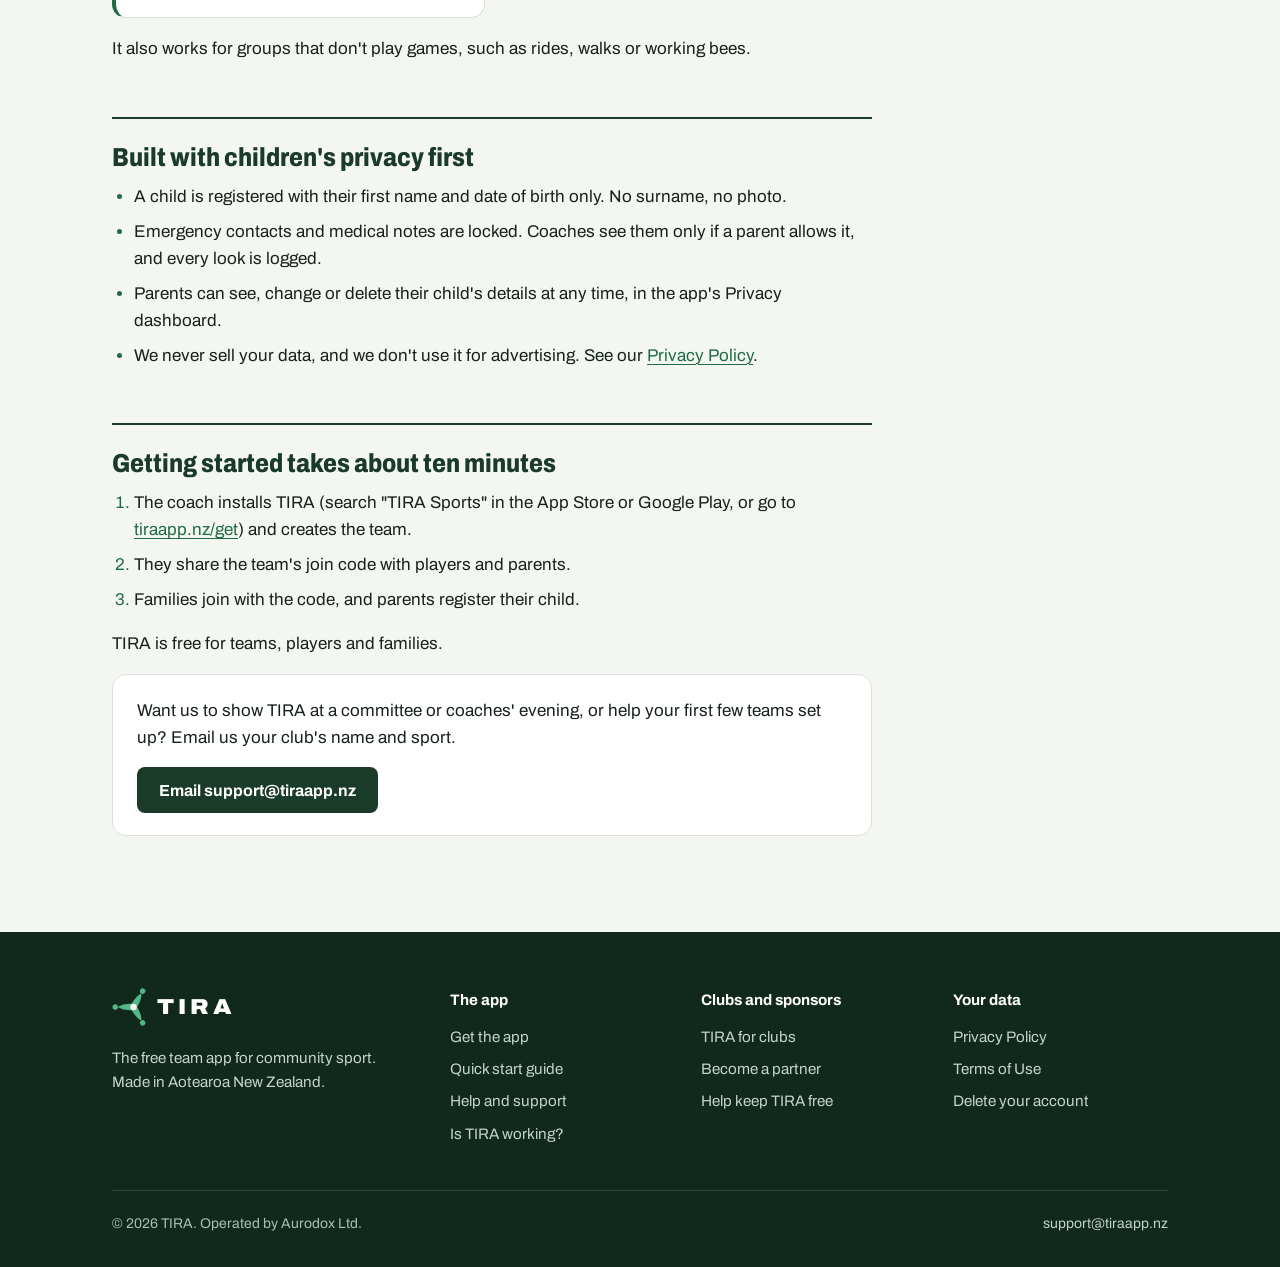
==== commit cc0b2ae4: "Header and footer: show the TIRA mark on its own instead of the small app tile, so the petals stay l" ====
--- a/clubs/index.html
+++ b/clubs/index.html
@@ -33,7 +33,7 @@
 
 <header class="site-header">
   <div class="wrap">
-    <a class="wordmark" href="/" aria-label="TIRA home"><img src="/assets/tira-icon.svg" alt="" width="34" height="34">TIRA</a>
+    <a class="wordmark" href="/" aria-label="TIRA home"><svg class="mark" viewBox="66 74 314 353" aria-hidden="true"><g class="petals"><path d="M118 250.5C165 221.5 216 220.5 265 220.5L281 250.5L265 280.5C216 280.5 165 279.5 118 250.5Z"/><circle cx="95" cy="250.5" r="25"/><path transform="rotate(120 265 250.5)" d="M118 250.5C165 221.5 216 220.5 265 220.5L281 250.5L265 280.5C216 280.5 165 279.5 118 250.5Z"/><circle transform="rotate(120 265 250.5)" cx="95" cy="250.5" r="25"/><path transform="rotate(240 265 250.5)" d="M118 250.5C165 221.5 216 220.5 265 220.5L281 250.5L265 280.5C216 280.5 165 279.5 118 250.5Z"/><circle transform="rotate(240 265 250.5)" cx="95" cy="250.5" r="25"/></g><circle class="centre" cx="265" cy="250.5" r="30"/></svg>TIRA</a>
     <button class="menu-btn" type="button" aria-expanded="false" aria-controls="site-nav">
       <svg viewBox="0 0 24 24" fill="none" stroke="currentColor" stroke-width="2.2" stroke-linecap="round" aria-hidden="true"><path d="M4 7h16M4 12h16M4 17h16"/></svg>
       Menu
@@ -123,7 +123,7 @@
   <div class="wrap">
     <div class="cols">
       <div class="about">
-        <a class="wordmark" href="/" aria-label="TIRA home"><img src="/assets/tira-icon.svg" alt="" width="34" height="34">TIRA</a>
+        <a class="wordmark" href="/" aria-label="TIRA home"><svg class="mark" viewBox="66 74 314 353" aria-hidden="true"><g class="petals"><path d="M118 250.5C165 221.5 216 220.5 265 220.5L281 250.5L265 280.5C216 280.5 165 279.5 118 250.5Z"/><circle cx="95" cy="250.5" r="25"/><path transform="rotate(120 265 250.5)" d="M118 250.5C165 221.5 216 220.5 265 220.5L281 250.5L265 280.5C216 280.5 165 279.5 118 250.5Z"/><circle transform="rotate(120 265 250.5)" cx="95" cy="250.5" r="25"/><path transform="rotate(240 265 250.5)" d="M118 250.5C165 221.5 216 220.5 265 220.5L281 250.5L265 280.5C216 280.5 165 279.5 118 250.5Z"/><circle transform="rotate(240 265 250.5)" cx="95" cy="250.5" r="25"/></g><circle class="centre" cx="265" cy="250.5" r="30"/></svg>TIRA</a>
         <p>The free team app for community sport. Made in Aotearoa New Zealand.</p>
       </div>
       <div>
--- a/assets/site.css
+++ b/assets/site.css
@@ -129,8 +129,11 @@
   color: var(--turf); text-decoration: none; flex-shrink: 0; line-height: 1;
 }
 .wordmark:hover { color: var(--turf); }
-/* The app icon, with the same rounded corners it has on a phone's home screen. */
-.wordmark img { width: 34px; height: 34px; border-radius: 22.5%; flex-shrink: 0; }
+/* The TIRA mark from the app icon, without its tile. On the light header the
+   centre takes the wordmark's green, since the app's cream would vanish. */
+.wordmark .mark { height: 38px; width: 34px; flex-shrink: 0; }
+.wordmark .petals { fill: var(--mint); }
+.wordmark .centre { fill: var(--turf); }
 
 .site-nav { display: flex; align-items: center; gap: 4px; margin-left: auto; }
 .site-nav a {
@@ -286,7 +289,7 @@
 .site-footer { background: var(--turf-deep); color: #c3d4ca; padding: 56px 0 32px; font-size: .95rem; }
 .site-footer .cols { display: grid; gap: 36px; grid-template-columns: 1.4fr repeat(3, 1fr); }
 .site-footer .wordmark { color: #fff; }
-.site-footer .wordmark img { box-shadow: 0 0 0 1px rgba(255,255,255,.16); }
+.site-footer .wordmark .centre { fill: #f8f4ed; }
 .site-footer .about p { margin-top: 12px; max-width: 30ch; }
 .site-footer h2 { font-size: .95rem; font-weight: 700; color: #fff; margin-bottom: 12px; }
 .site-footer ul { list-style: none; padding: 0; }
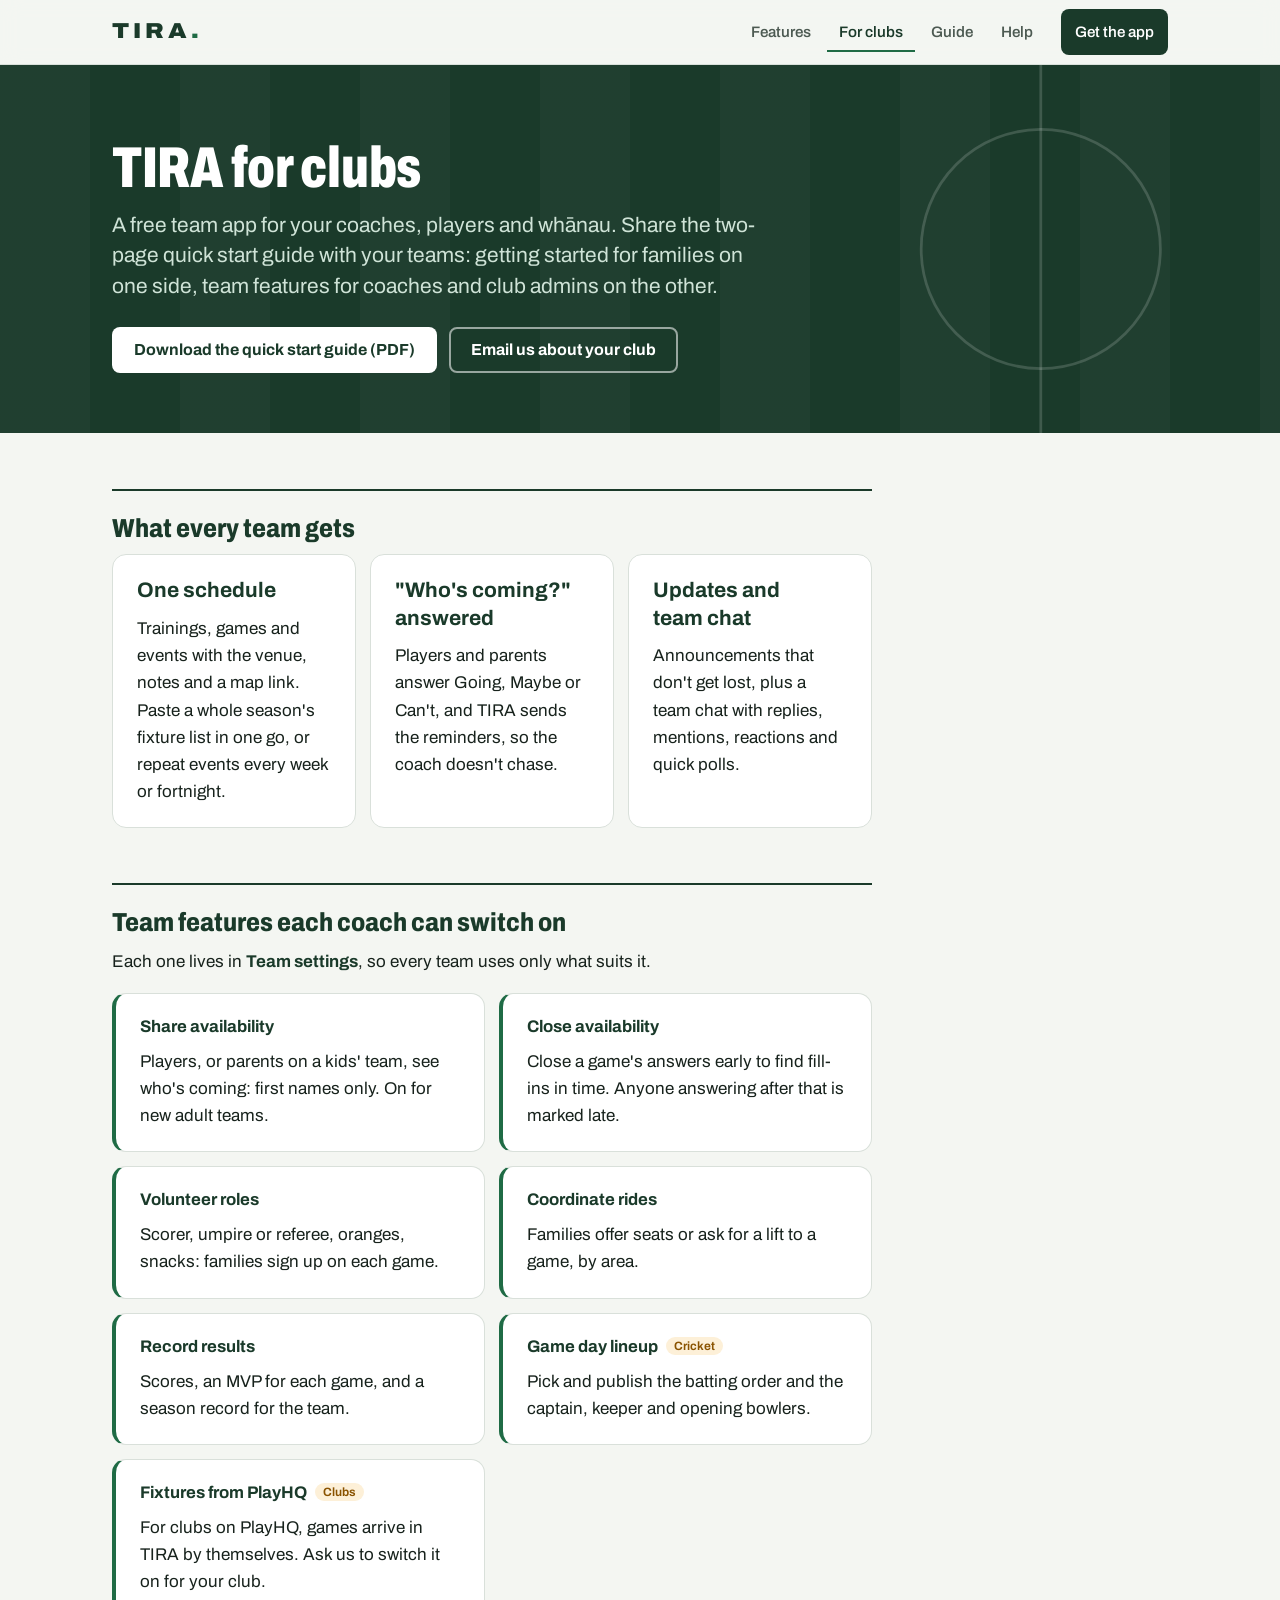
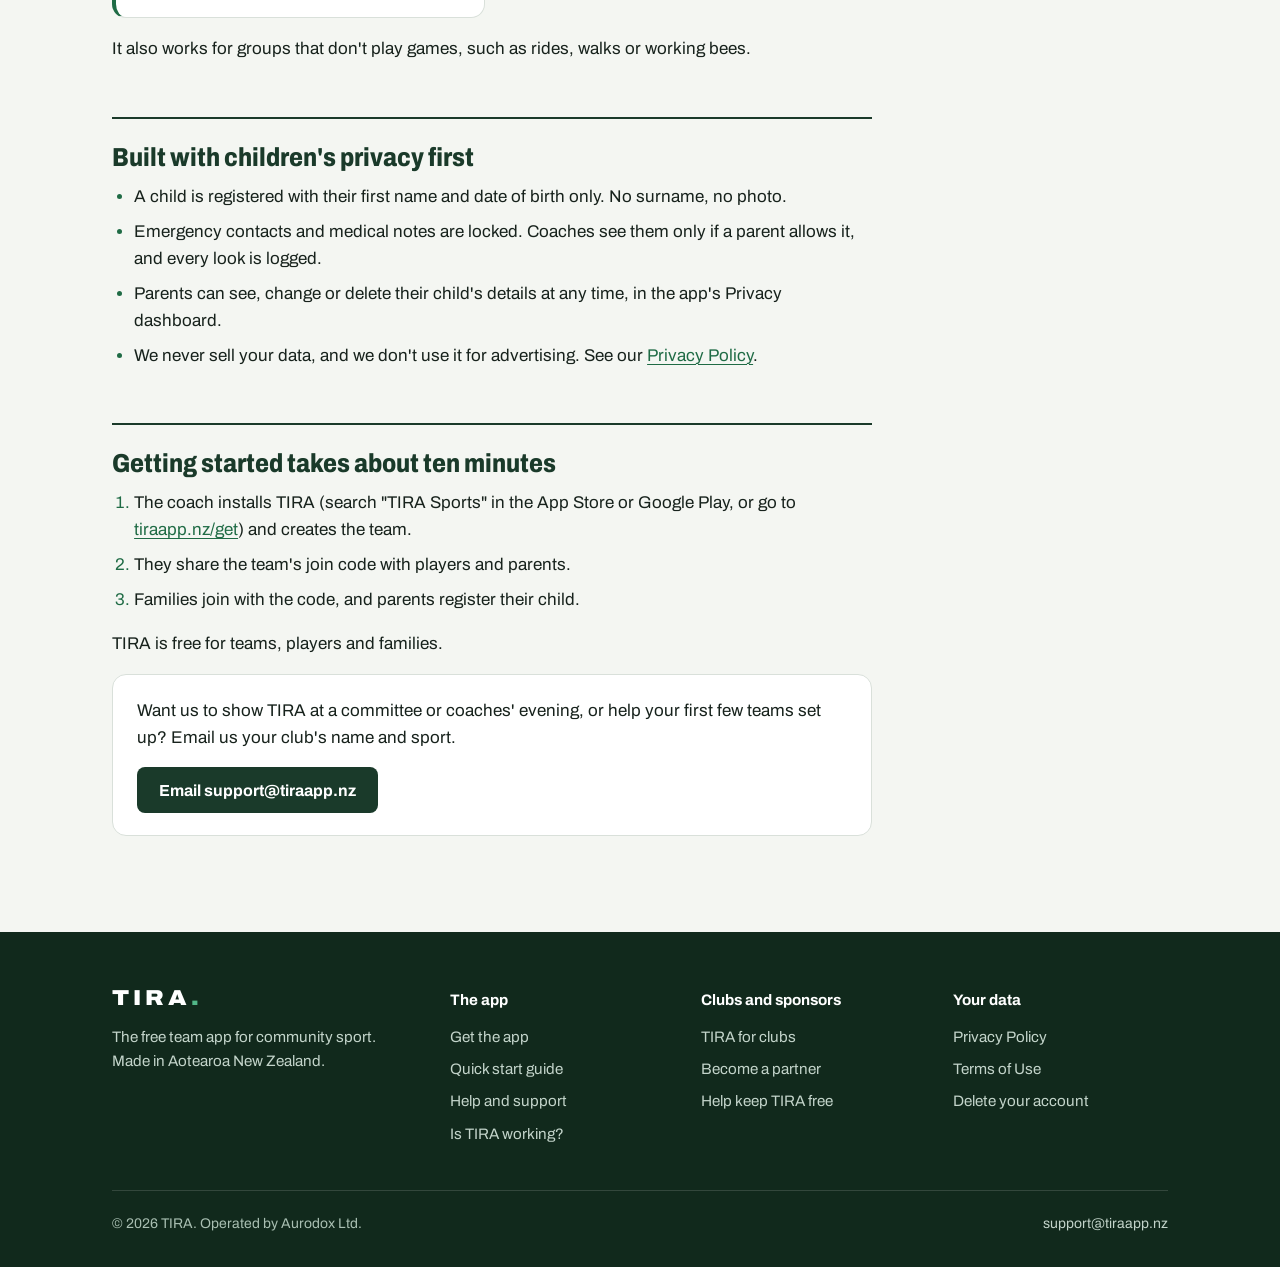
==== commit 1414b03b: "Roll back the TIRA icon in the header and footer (reverts 4372a66 and cc0b2ae); keep the manifest's " ====
--- a/clubs/index.html
+++ b/clubs/index.html
@@ -16,7 +16,6 @@
   <meta name="twitter:card" content="summary" />
   <link rel="icon" type="image/png" sizes="32x32" href="/favicon-32x32.png">
   <link rel="icon" type="image/png" sizes="16x16" href="/favicon-16x16.png">
-  <link rel="icon" type="image/svg+xml" href="/assets/tira-icon.svg">
   <link rel="apple-touch-icon" sizes="180x180" href="/apple-touch-icon.png">
   <link rel="manifest" href="/site.webmanifest">
   <link rel="preload" href="/assets/fonts/archivo-latin.woff2" as="font" type="font/woff2" crossorigin>
@@ -33,7 +32,7 @@
 
 <header class="site-header">
   <div class="wrap">
-    <a class="wordmark" href="/" aria-label="TIRA home"><svg class="mark" viewBox="66 74 314 353" aria-hidden="true"><g class="petals"><path d="M118 250.5C165 221.5 216 220.5 265 220.5L281 250.5L265 280.5C216 280.5 165 279.5 118 250.5Z"/><circle cx="95" cy="250.5" r="25"/><path transform="rotate(120 265 250.5)" d="M118 250.5C165 221.5 216 220.5 265 220.5L281 250.5L265 280.5C216 280.5 165 279.5 118 250.5Z"/><circle transform="rotate(120 265 250.5)" cx="95" cy="250.5" r="25"/><path transform="rotate(240 265 250.5)" d="M118 250.5C165 221.5 216 220.5 265 220.5L281 250.5L265 280.5C216 280.5 165 279.5 118 250.5Z"/><circle transform="rotate(240 265 250.5)" cx="95" cy="250.5" r="25"/></g><circle class="centre" cx="265" cy="250.5" r="30"/></svg>TIRA</a>
+    <a class="wordmark" href="/" aria-label="TIRA home">TIRA<i>.</i></a>
     <button class="menu-btn" type="button" aria-expanded="false" aria-controls="site-nav">
       <svg viewBox="0 0 24 24" fill="none" stroke="currentColor" stroke-width="2.2" stroke-linecap="round" aria-hidden="true"><path d="M4 7h16M4 12h16M4 17h16"/></svg>
       Menu
@@ -123,7 +122,7 @@
   <div class="wrap">
     <div class="cols">
       <div class="about">
-        <a class="wordmark" href="/" aria-label="TIRA home"><svg class="mark" viewBox="66 74 314 353" aria-hidden="true"><g class="petals"><path d="M118 250.5C165 221.5 216 220.5 265 220.5L281 250.5L265 280.5C216 280.5 165 279.5 118 250.5Z"/><circle cx="95" cy="250.5" r="25"/><path transform="rotate(120 265 250.5)" d="M118 250.5C165 221.5 216 220.5 265 220.5L281 250.5L265 280.5C216 280.5 165 279.5 118 250.5Z"/><circle transform="rotate(120 265 250.5)" cx="95" cy="250.5" r="25"/><path transform="rotate(240 265 250.5)" d="M118 250.5C165 221.5 216 220.5 265 220.5L281 250.5L265 280.5C216 280.5 165 279.5 118 250.5Z"/><circle transform="rotate(240 265 250.5)" cx="95" cy="250.5" r="25"/></g><circle class="centre" cx="265" cy="250.5" r="30"/></svg>TIRA</a>
+        <a class="wordmark" href="/" aria-label="TIRA home">TIRA<i>.</i></a>
         <p>The free team app for community sport. Made in Aotearoa New Zealand.</p>
       </div>
       <div>
--- a/assets/site.css
+++ b/assets/site.css
@@ -124,16 +124,11 @@
 .site-header .wrap { display: flex; align-items: center; gap: 28px; height: var(--header-h); }
 
 .wordmark {
-  display: inline-flex; align-items: center; gap: 11px;
   font-stretch: 112%; font-weight: 900; font-size: 1.35rem; letter-spacing: .18em;
   color: var(--turf); text-decoration: none; flex-shrink: 0; line-height: 1;
 }
 .wordmark:hover { color: var(--turf); }
-/* The TIRA mark from the app icon, without its tile. On the light header the
-   centre takes the wordmark's green, since the app's cream would vanish. */
-.wordmark .mark { height: 38px; width: 34px; flex-shrink: 0; }
-.wordmark .petals { fill: var(--mint); }
-.wordmark .centre { fill: var(--turf); }
+.wordmark i { font-style: normal; color: var(--mint-ink); }
 
 .site-nav { display: flex; align-items: center; gap: 4px; margin-left: auto; }
 .site-nav a {
@@ -289,7 +284,7 @@
 .site-footer { background: var(--turf-deep); color: #c3d4ca; padding: 56px 0 32px; font-size: .95rem; }
 .site-footer .cols { display: grid; gap: 36px; grid-template-columns: 1.4fr repeat(3, 1fr); }
 .site-footer .wordmark { color: #fff; }
-.site-footer .wordmark .centre { fill: #f8f4ed; }
+.site-footer .wordmark i { color: var(--mint); }
 .site-footer .about p { margin-top: 12px; max-width: 30ch; }
 .site-footer h2 { font-size: .95rem; font-weight: 700; color: #fff; margin-bottom: 12px; }
 .site-footer ul { list-style: none; padding: 0; }
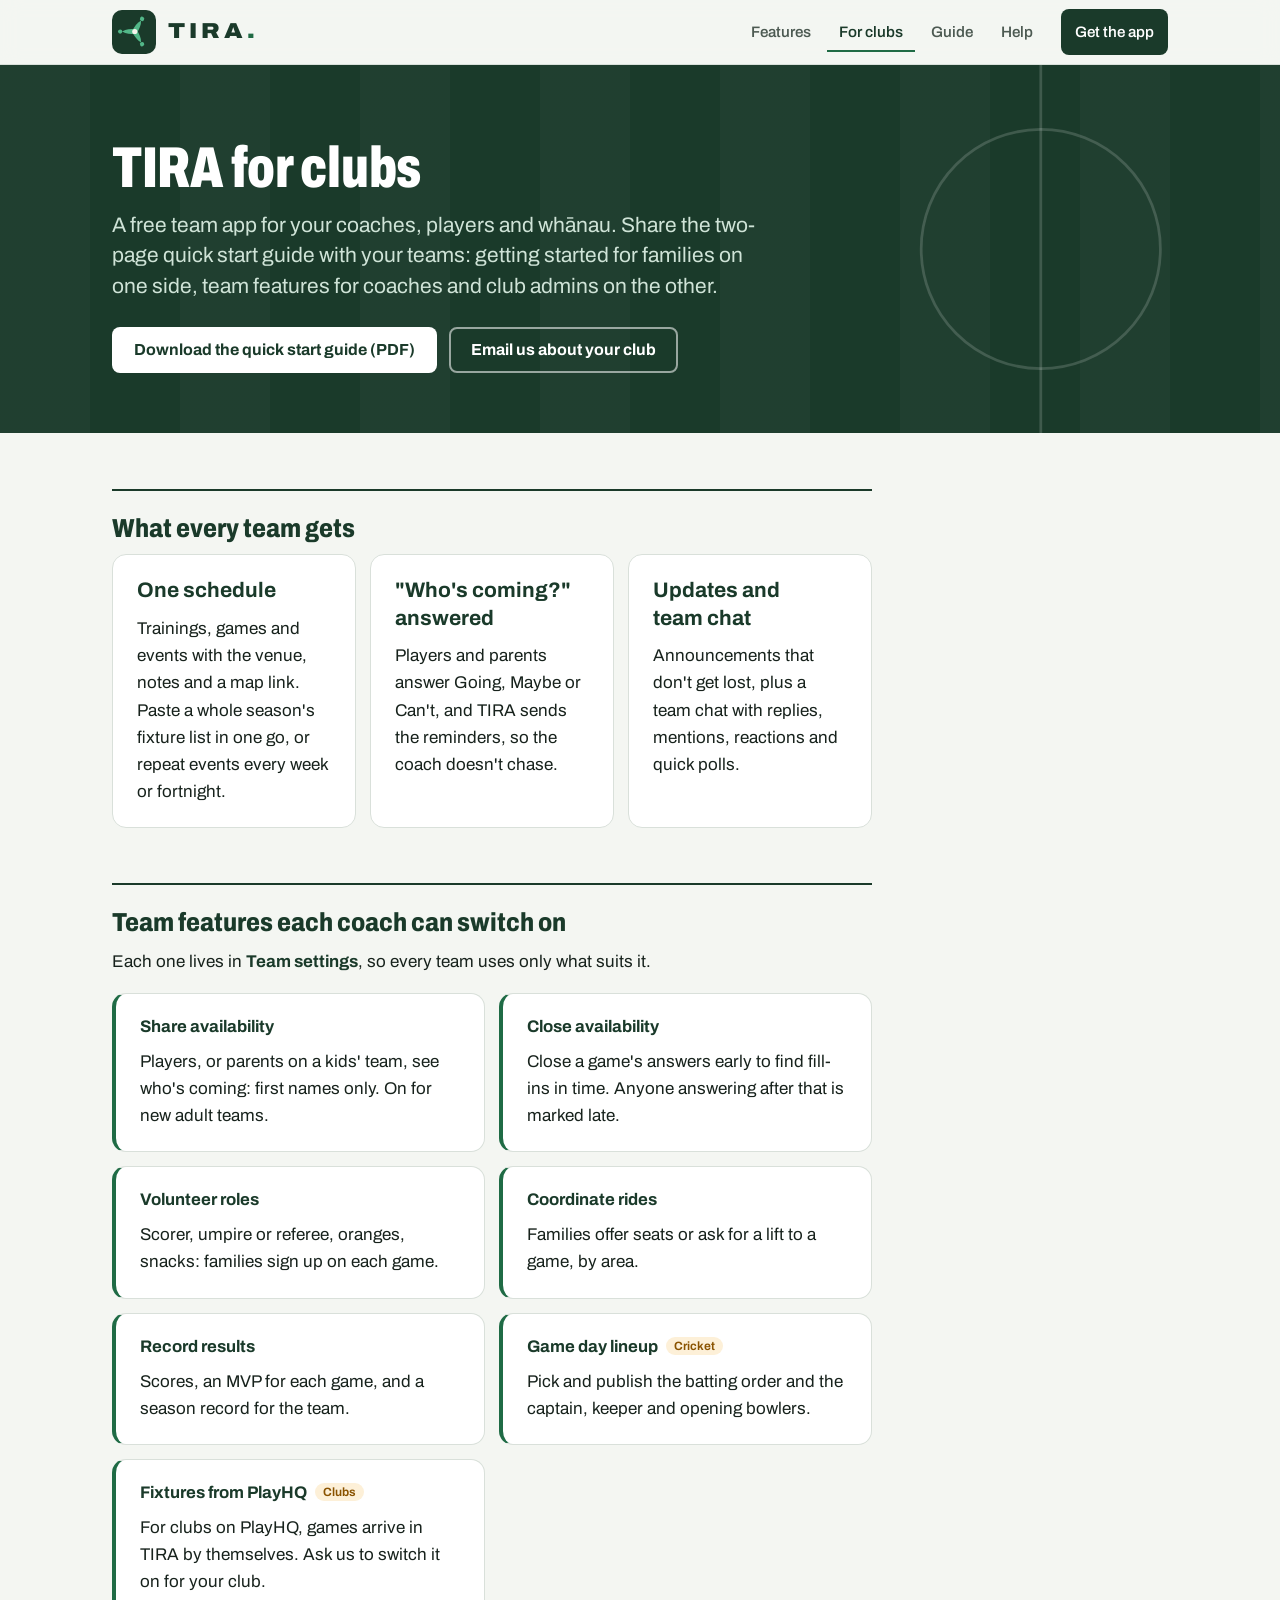
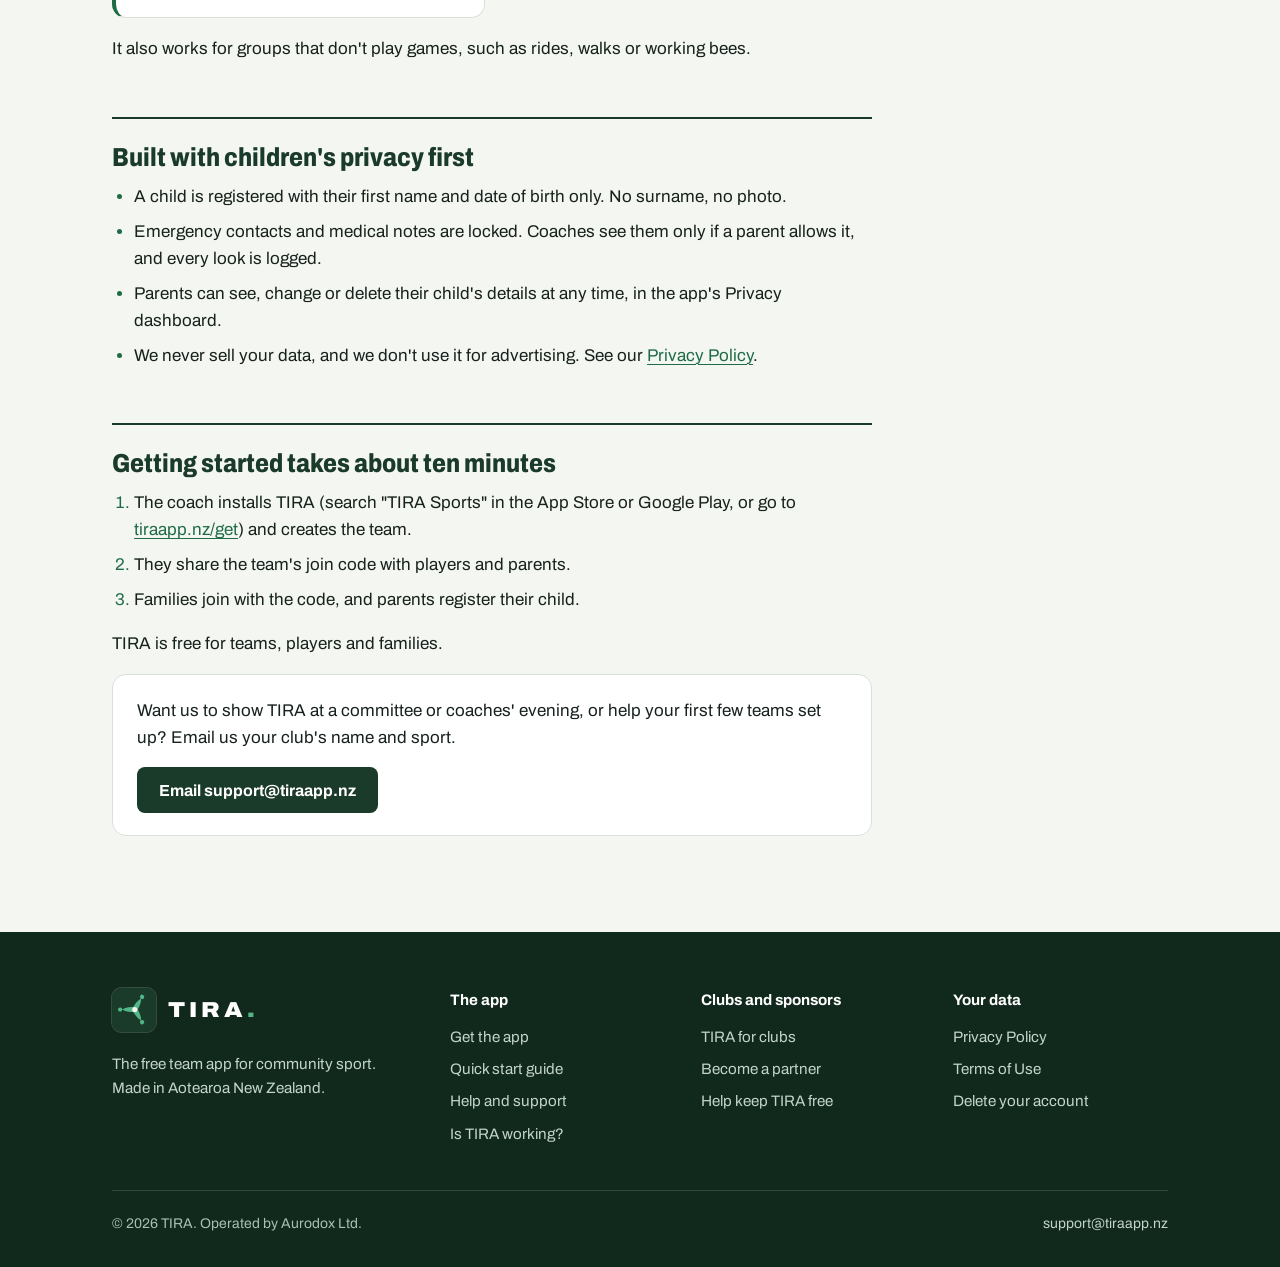
==== commit 3eddf605: "Header and footer: TIRA app icon (44px, green square) before TIRA." ====
--- a/clubs/index.html
+++ b/clubs/index.html
@@ -32,7 +32,7 @@
 
 <header class="site-header">
   <div class="wrap">
-    <a class="wordmark" href="/" aria-label="TIRA home">TIRA<i>.</i></a>
+    <a class="wordmark" href="/" aria-label="TIRA home"><img src="/assets/tira-icon.svg" alt="" width="44" height="44"><span>TIRA<i>.</i></span></a>
     <button class="menu-btn" type="button" aria-expanded="false" aria-controls="site-nav">
       <svg viewBox="0 0 24 24" fill="none" stroke="currentColor" stroke-width="2.2" stroke-linecap="round" aria-hidden="true"><path d="M4 7h16M4 12h16M4 17h16"/></svg>
       Menu
@@ -122,7 +122,7 @@
   <div class="wrap">
     <div class="cols">
       <div class="about">
-        <a class="wordmark" href="/" aria-label="TIRA home">TIRA<i>.</i></a>
+        <a class="wordmark" href="/" aria-label="TIRA home"><img src="/assets/tira-icon.svg" alt="" width="44" height="44"><span>TIRA<i>.</i></span></a>
         <p>The free team app for community sport. Made in Aotearoa New Zealand.</p>
       </div>
       <div>
--- a/assets/site.css
+++ b/assets/site.css
@@ -124,9 +124,12 @@
 .site-header .wrap { display: flex; align-items: center; gap: 28px; height: var(--header-h); }
 
 .wordmark {
+  display: inline-flex; align-items: center; gap: 12px;
   font-stretch: 112%; font-weight: 900; font-size: 1.35rem; letter-spacing: .18em;
   color: var(--turf); text-decoration: none; flex-shrink: 0; line-height: 1;
 }
+/* The TIRA app icon, with the rounded corners it has on a phone's home screen. */
+.wordmark img { width: 44px; height: 44px; border-radius: 22.5%; flex-shrink: 0; }
 .wordmark:hover { color: var(--turf); }
 .wordmark i { font-style: normal; color: var(--mint-ink); }
 
@@ -285,6 +288,7 @@
 .site-footer .cols { display: grid; gap: 36px; grid-template-columns: 1.4fr repeat(3, 1fr); }
 .site-footer .wordmark { color: #fff; }
 .site-footer .wordmark i { color: var(--mint); }
+.site-footer .wordmark img { box-shadow: 0 0 0 1px rgba(255,255,255,.16); }
 .site-footer .about p { margin-top: 12px; max-width: 30ch; }
 .site-footer h2 { font-size: .95rem; font-weight: 700; color: #fff; margin-bottom: 12px; }
 .site-footer ul { list-style: none; padding: 0; }
